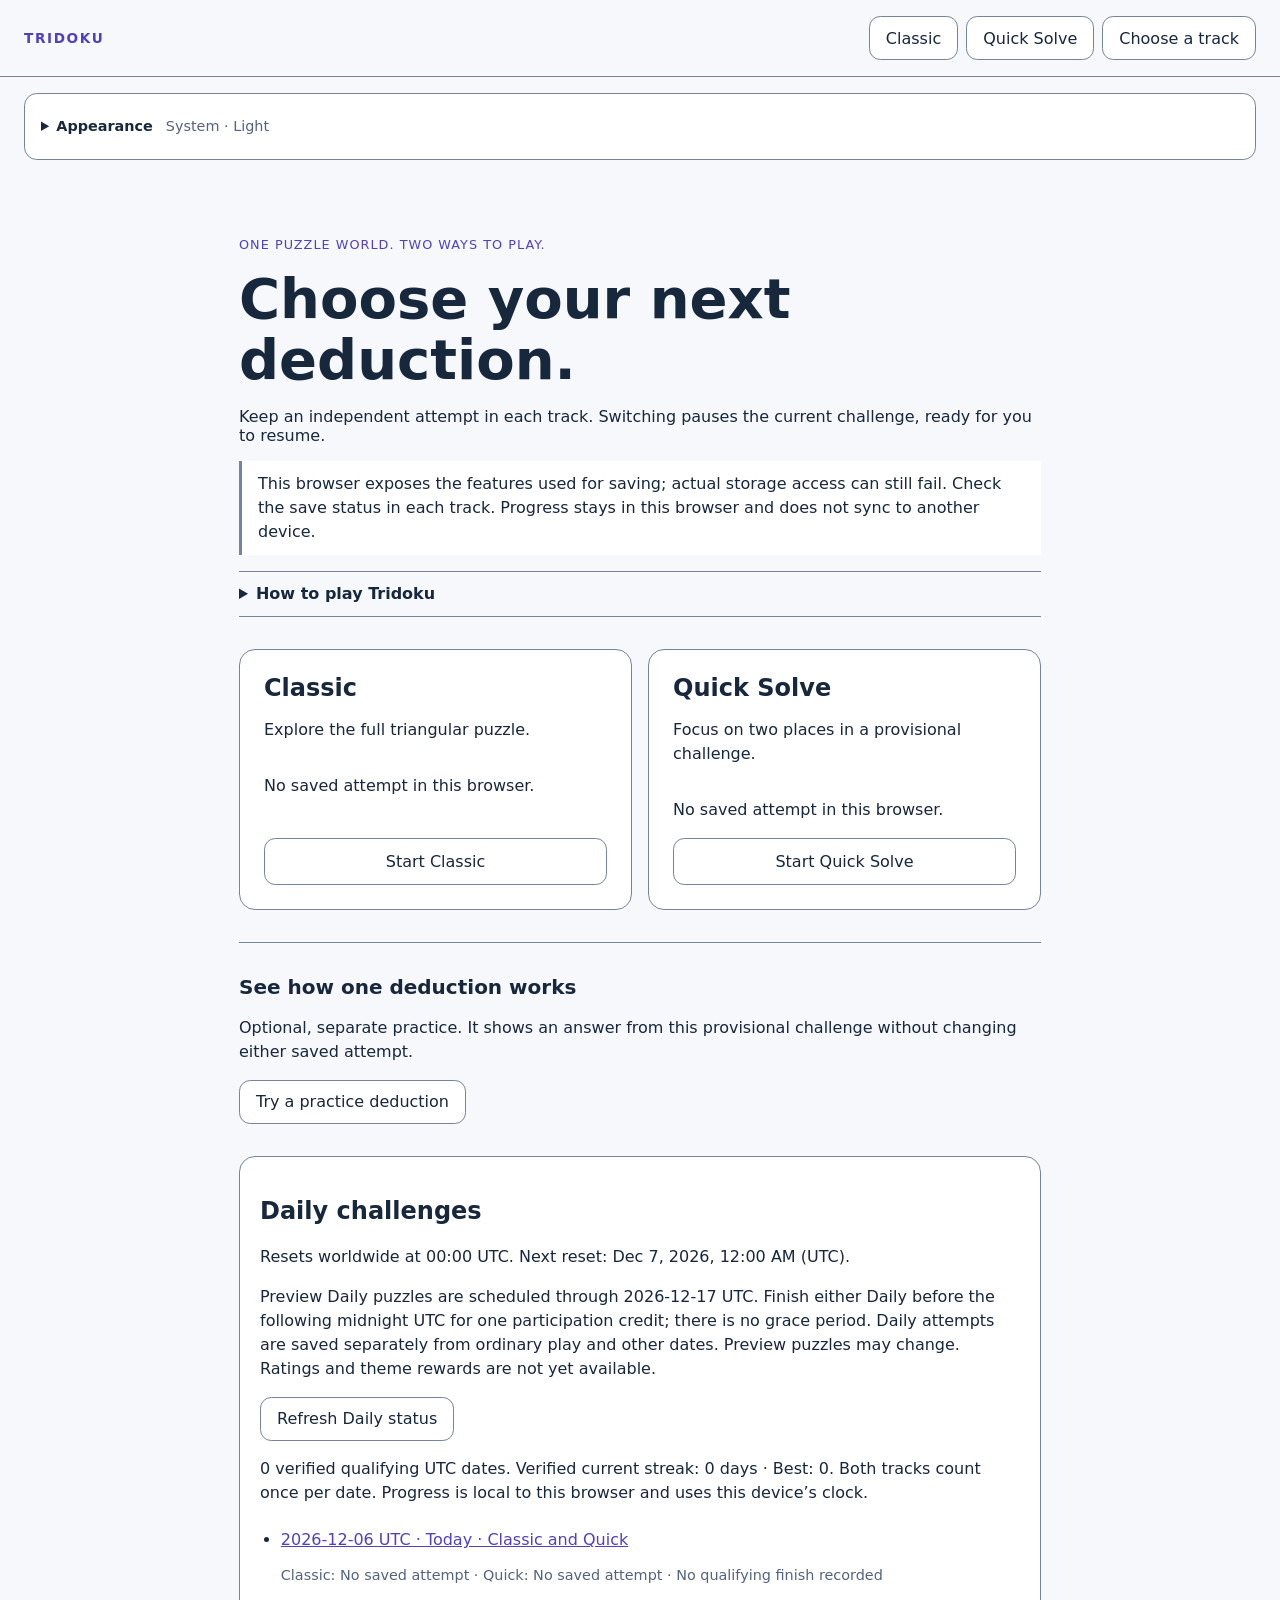
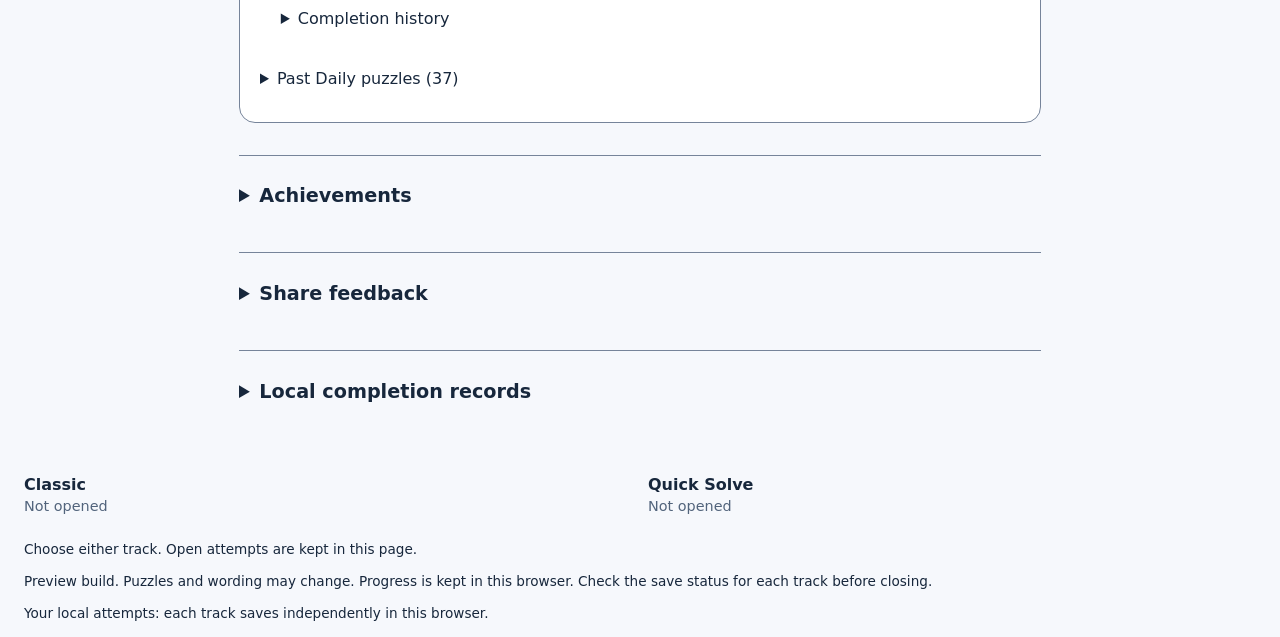
==== app/index.html @ cdd76385 "Publish Tridoku beta player build" ====
<!doctype html><html lang="en"><head><meta charset="utf-8"><meta name="viewport" content="width=device-width,initial-scale=1,viewport-fit=cover"><title>Tridoku · Choose your track</title>  <script type="module" crossorigin src="../assets/home-DJFTa4DQ.js"></script>
  <link rel="modulepreload" crossorigin href="../assets/daily-view-kxVHdqvg.js">
  <link rel="modulepreload" crossorigin href="../assets/appearance-BC_b9vL8.js">
  <link rel="stylesheet" crossorigin href="../assets/home-DMVvegBP.css">
</head><body>
<a class="skip" href="#home-title">Skip to track choice</a><header><a href="#home" class="brand">TRIDOKU</a><nav aria-label="Play track"><button id="choose-classic" data-track="classic" aria-pressed="false">Classic</button><button id="choose-quick" data-track="quick" aria-pressed="false">Quick Solve</button><button id="choose-home" data-track="home">Choose a track</button></nav></header><div id="appearance-controls"></div>
<main><section id="home" aria-labelledby="home-title"><p class="eyebrow">ONE PUZZLE WORLD. TWO WAYS TO PLAY.</p><h1 id="home-title" tabindex="-1">Choose your next deduction.</h1><p>Keep an independent attempt in each track. Switching pauses the current challenge, ready for you to resume.</p><p id="save-readiness" class="save-readiness" role="status" aria-live="polite">Checking browser save features…</p><details class="game-guide"><summary>How to play Tridoku</summary><p>Use the same four rules in both modes:</p><ol><li>Each bold nine-cell region contains 1–9 once.</li><li>Each outer side contains no repeated digit.</li><li>Each of the three nine-cell legs of the shaded inner triangle contains 1–9 once.</li><li>Matching digits cannot touch at an edge or a corner.</li></ol><p>In Classic, fill the empty board. In Quick Solve, fill only the two marked targets, using the rest of the board as context. Free hints are available in both modes.</p></details><div class="choices"><article><h2>Classic</h2><p>Explore the full triangular puzzle.</p><p id="classic-entry">Checking this browser’s save…</p><button id="classic-action" data-track="classic">Open Classic</button></article><article><h2>Quick Solve</h2><p>Focus on two places in a provisional challenge.</p><p id="quick-entry">Checking this browser’s save…</p><button id="quick-action" data-track="quick">Open Quick Solve</button></article></div><aside class="practice-invitation"><h2>See how one deduction works</h2><p>Optional, separate practice. It shows an answer from this provisional challenge without changing either saved attempt.</p><button id="open-practice" data-track="practice">Try a practice deduction</button></aside><section id="daily-panel" class="daily-panel" aria-label="Daily challenges"></section><details id="achievements" class="local-records"><summary>Achievements</summary><p>First solves count with or without hints. The separate no-hints achievements use the in-game hint history in saved results; unsaved interruptions and outside help may not be reflected. Separate practice is not tracked as a hint on an attempt. Ordinary and Daily solves count, even when a Daily finish is practice. Achievements stay in this browser.</p><button id="refresh-achievements">Refresh achievements</button><p id="achievements-status" role="status" aria-live="polite"></p><ul id="achievements-list"></ul></details><details id="beta-feedback" class="local-records beta-feedback"><summary>Share feedback</summary><p>Tridoku does not send or save your notes. Prepare text, then copy and share it using your chosen method. Avoid passwords or personal information. Copy your notes before reloading or closing this tab.</p><p id="feedback-build">Checking build identifier…</p><label for="feedback-area">Area</label><select id="feedback-area"><option value="not-specified">Not specified</option><option value="classic">Classic</option><option value="quick">Quick Solve</option><option value="daily">Daily</option><option value="other">Other</option></select><label for="feedback-happened">What happened?</label><textarea id="feedback-happened" rows="4" maxlength="3000" autocomplete="off"></textarea><label for="feedback-expected">What did you expect? (optional)</label><textarea id="feedback-expected" rows="3" maxlength="2000" autocomplete="off"></textarea><label for="feedback-device">Device and browser (optional)</label><input id="feedback-device" type="text" maxlength="500" autocomplete="off"><button id="feedback-prepare" type="button">Prepare feedback</button><p id="feedback-note-status" role="status" aria-live="polite"></p><label id="feedback-output-label" for="feedback-output" hidden>Feedback to copy</label><textarea id="feedback-output" rows="10" readonly hidden></textarea></details><details id="local-records" class="local-records"><summary>Local completion records</summary><p>Ordinary-play completed attempts found in this browser’s current and preserved saves. Daily results are not included yet. Replays count as separate attempts; repeated snapshots count once. This is not a rating, streak, leaderboard or proof of unaided solving. Older overwritten results may be unavailable.</p><button id="refresh-records">Refresh records</button><p id="records-status" role="status" aria-live="polite"></p><ul id="records-list"></ul><h3>Classic recorded active times</h3><p>Shortest retained times are grouped by puzzle and recorded help category. Classic timing is an estimate: play after a lost checkpoint or an older recovery may be missing. It is not a verified personal best or skill rating.</p><p id="personal-bests-info"></p><ul id="personal-bests-list"></ul><h3>Quick best active times</h3><p>Fastest retained times are compared for the same challenge and hint category. Legacy and reloaded unfinished attempts with unknown timing are excluded. This is not a skill rating.</p><p id="quick-bests-info"></p><ul id="quick-bests-list"></ul></details></section>
<section id="practice" aria-labelledby="practice-title" hidden></section>
<section class="track-status" aria-label="Both track saves"><p><strong>Classic</strong><span id="classic-status">Not opened</span></p><p><strong>Quick Solve</strong><span id="quick-status">Not opened</span></p></section><p id="save-feedback" class="save-feedback" role="status" aria-live="polite" aria-atomic="true"></p><button id="enter-game" hidden>Go to game controls</button><p id="feedback" role="status" aria-live="polite" aria-atomic="true"></p>
<section id="frame-classic" class="track-frame" hidden aria-label="Classic game"></section><section id="frame-quick" class="track-frame" hidden aria-label="Quick Solve game"></section>
<p class="notice">Preview build. Puzzles and wording may change. Progress is kept in this browser. Check the save status for each track before closing.</p><p id="review-context"></p></main></body></html>
---- assets/home-DMVvegBP.css ----
.result-card{border-top:1px solid var(--line,var(--boundary));min-width:0;max-width:100%;margin-top:1rem;padding-top:.5rem}.result-card summary{cursor:pointer;min-height:44px;padding:.75rem 0;font-weight:600}.result-card summary:focus-visible,.result-card textarea:focus-visible{outline:3px solid var(--focus,var(--accent));outline-offset:3px}.result-card label{font-size:.9rem;display:block}.result-card textarea{resize:vertical;white-space:pre-wrap;overflow-wrap:anywhere;border:1px solid var(--line,var(--boundary));background:var(--bg);width:100%;max-width:100%;min-height:12rem;color:var(--text);font:inherit;border-radius:.5rem;margin:.5rem 0 1rem;padding:.8rem;line-height:1.5;display:block}.result-card p{font-size:.85rem;line-height:1.5}.result-card button{min-height:44px}.result-card p:empty{display:none}:root{--scheme:dark;--bg:#13263c;--surface:#1d344d;--text:#f0f5ff;--secondary:#afbed0;--accent:#a7cbff;--accent-text:#13263c;--selected:#294a70;--inner:#223c57;--grid:#8298b0;--boundary:#b4c7dc;--border:#38536f;--line:#8298b0;--focus:#ffd9a3;--warning:#ffd6b4;--warning-bg:#3b302b;--warning-text:#ffe3cb;--success:#8fe0ca;--active-cell:#a7cbff;--active-cell-text:#13263c;--active-cell-border:#f0f5ff}:root[data-theme=light]{--scheme:light;--bg:#f6f8fc;--surface:#fff;--text:#17273c;--secondary:#52647c;--accent:#5040be;--accent-text:#fff;--selected:#e9e5ff;--inner:#e9edf6;--grid:#76849a;--boundary:#43516b;--border:#d7dfeb;--line:#76849a;--focus:#5040be;--warning:#8a3a0a;--warning-bg:#fff1e6;--warning-text:#662b08;--success:#166354;--active-cell:#e9e5ff;--active-cell-text:#17273c;--active-cell-border:#5040be}.appearance-controls{border:1px solid var(--line);background:var(--surface);color:var(--text);border-radius:.8rem;margin:1rem 1.5rem;padding:.65rem 1rem;font:400 .9rem/1.5 system-ui,sans-serif}.appearance-controls summary{cursor:pointer;min-height:44px;padding:.7rem 0;font-weight:600}.appearance-controls summary span{color:var(--secondary);margin-left:.5rem;font-weight:400}.appearance-controls fieldset{border:0;margin:.8rem 0;padding:0}.appearance-controls legend{margin-bottom:.5rem;font-weight:600}.appearance-options{flex-wrap:wrap;gap:.6rem;display:flex}.appearance-controls button{font:inherit;border:1px solid var(--line);min-width:44px;min-height:44px;color:var(--text);background:var(--bg);cursor:pointer;border-radius:.6rem;padding:.6rem 1rem}.appearance-controls button[aria-pressed=true]{background:var(--accent);color:var(--accent-text);border-color:var(--accent)}.appearance-controls p{margin:.7rem 0 0}.appearance-controls [data-appearance-status]{color:var(--secondary)}.appearance-controls button:focus-visible,.appearance-controls summary:focus-visible{outline:3px solid var(--focus);outline-offset:3px}.appearance-controls [hidden]{display:none!important}.quick-header .appearance-controls{margin:1rem 0 0}@media (width<=480px){.appearance-controls{margin:1rem;padding:.6rem}.appearance-options button{flex:1}}:root{color-scheme:var(--scheme);color:var(--text);background:var(--bg);font-family:system-ui,sans-serif}*{box-sizing:border-box}body{margin:0}header{border-bottom:1px solid var(--line);flex-wrap:wrap;justify-content:space-between;align-items:center;gap:1rem;padding:1rem 1.5rem;display:flex}a{color:var(--accent)}.brand{letter-spacing:.12em;font-size:.85rem;font-weight:800;text-decoration:none}nav{flex-wrap:wrap;gap:.5rem;display:flex}button{border:1px solid var(--line);background:var(--surface);min-height:44px;color:inherit;font:inherit;cursor:pointer;border-radius:.7rem;padding:.7rem 1rem}button[aria-pressed=true]{background:var(--accent);color:var(--accent-text)}button:focus-visible,a:focus-visible{outline:3px solid var(--focus);outline-offset:3px}main{max-width:1440px;margin:auto}#home{max-width:850px;margin:auto;padding:3rem 1.5rem}h1{margin:1rem 0;font-size:clamp(2rem,5vw,3.5rem);line-height:1.1}.eyebrow{color:var(--accent);letter-spacing:.08em;font-size:.8rem}.choices{grid-template-columns:1fr 1fr;gap:1rem;margin-top:2rem;display:grid}.choices button{text-align:left;padding:1.5rem}.choices strong,.choices span{display:block}.choices strong{margin-bottom:.6rem;font-size:1.5rem}.track-status{grid-template-columns:1fr 1fr;gap:1rem;padding:0 1.5rem;display:grid}.track-status p{margin:.7rem 0}.track-status strong,.track-status span{display:block}.track-status span{color:var(--secondary);overflow-wrap:anywhere;margin-top:.3rem;font-size:.9rem}.track-frame iframe{background:var(--bg);border:0;width:100%;height:max(700px,100dvh - 190px);display:block}.notice,#review-context,#isolated,#feedback{margin:1rem 1.5rem;font-size:.85rem}#feedback:empty{margin:0}#isolated{min-height:44px;display:inline-block}[hidden]{display:none!important}@media (width<=480px){header{padding:1rem}nav{width:100%}nav button{flex:1}#choose-home{flex-basis:100%}.choices,.track-status{grid-template-columns:1fr}#home{padding:1.5rem 1rem}.track-status{gap:0;padding:0 1rem}.track-frame iframe{height:800px}}.skip{z-index:20;background:var(--text);color:var(--bg);padding:.8rem;position:absolute;top:-6rem;left:1rem}.skip:focus{top:1rem}.save-feedback{color:var(--focus);margin:1rem 1.5rem}.save-feedback:empty{margin:0}#enter-game{margin:.5rem 1.5rem}.track-frame{scroll-margin-top:1rem}#home-title:focus{outline:3px solid var(--focus);outline-offset:6px}.choices article{border:1px solid var(--line);background:var(--surface);border-radius:1rem;flex-direction:column;padding:1.5rem;display:flex}.choices article h2{margin:0;font-size:1.5rem}.choices article p{line-height:1.5}.choices article button{text-align:center;margin-top:auto;padding:.8rem}.practice-invitation{border-top:1px solid var(--line);margin-top:2rem;padding-top:1rem}.practice-invitation p{line-height:1.5}.practice-invitation h2{font-size:1.25rem}#practice{max-width:1100px;margin:auto;padding:2rem 1.5rem;scroll-margin-top:1rem}#practice h1{font-size:clamp(1.8rem,4vw,2.8rem)}.practice-top{flex-wrap:wrap;justify-content:space-between;align-items:center;gap:1rem;display:flex}.practice-notice{border-left:3px solid var(--accent);background:var(--surface);padding:1rem;line-height:1.55}.practice-grid{grid-template-columns:minmax(0,1fr) minmax(0,1fr);gap:2rem;margin-top:1.5rem;display:grid}.practice-grid section{min-width:0}.practice-explanation{line-height:1.6}.practice-actions{flex-wrap:wrap;gap:.6rem;margin:1.5rem 0;display:flex}.practice-actions .primary{background:var(--accent);color:var(--accent-text)}.practice-board{font-size:.9rem;line-height:1.5}.practice-svg svg{width:100%;height:auto;display:block}.practice-board summary{cursor:pointer;min-height:44px;padding:.8rem 0}.practice-grid .table-scroll{max-width:100%;overflow:auto}.practice-grid table{border-collapse:collapse;font-size:.85rem}.practice-grid th,.practice-grid td{border-bottom:1px solid var(--line);text-align:left;padding:.5rem}.practice-grid .secondary{overflow-wrap:anywhere;color:var(--secondary);display:block}.practice-grid th{min-width:80px}#practice-title:focus{outline:3px solid var(--focus);outline-offset:5px}#practice .cell>polygon{fill:var(--bg);stroke:var(--grid);stroke-width:.6px;vector-effect:non-scaling-stroke}#practice .cell.inner>polygon{fill:var(--inner)}#practice .cell.target>polygon{fill:var(--selected)}#practice .cell.active-target>polygon{fill:var(--active-cell);stroke:var(--active-cell-border);stroke-width:2px}#practice .cell text{text-anchor:middle;dominant-baseline:central;fill:var(--text);pointer-events:none;font-size:26px;font-weight:600}#practice .cell.target text{font-weight:800}#practice .cell.active-target text{fill:var(--active-cell-text)}#practice .cell.excluded text{fill:var(--warning);font-size:21px}#practice .cell.witness .witness-ring{fill:none;stroke:var(--text);stroke-width:1.5px;stroke-dasharray:3 2;vector-effect:non-scaling-stroke}#practice .region-border{stroke:var(--boundary);stroke-width:1.5px;fill:none;vector-effect:non-scaling-stroke}#practice .active-region{stroke:var(--accent);stroke-width:3px;fill:none;vector-effect:non-scaling-stroke}#practice .outer-line{stroke:var(--warning);stroke-width:3px;stroke-dasharray:6 4;vector-effect:non-scaling-stroke}@media (width<=650px){#practice{padding:1rem}.practice-grid{grid-template-columns:1fr;gap:1rem}.practice-actions button{flex:45%}.practice-top{gap:.3rem}.choices article{padding:1rem}}.practice-keypad{grid-template-columns:repeat(3,minmax(44px,1fr));gap:.6rem;max-width:320px;display:grid}.practice-keypad button{min-height:48px;font-size:1.2rem}.practice-feedback{border-left:3px solid var(--accent);background:var(--surface);min-height:4rem;padding:.75rem 1rem}.practice-feedback[data-kind=incorrect]{border-color:var(--focus)}.practice-feedback[data-kind=correct]{border-color:var(--success)}#practice button:disabled{cursor:default;opacity:.65}#practice-help-status{color:var(--secondary);font-size:.9rem}#practice-help h2{font-size:1.25rem}.practice-announcement{clip-path:inset(50%);white-space:nowrap;border:0;width:1px;height:1px;margin:-1px;padding:0;position:absolute;overflow:hidden}#practice-help h2:focus{outline:3px solid var(--focus);outline-offset:3px}.local-records{border-top:1px solid var(--line);margin-top:2rem;padding-top:1rem}.local-records summary{cursor:pointer;min-height:44px;padding:.8rem 0;font-size:1.2rem;font-weight:700}.local-records summary:focus-visible{outline:3px solid var(--focus);outline-offset:3px}.local-records p{line-height:1.5}.local-records ul{padding-left:1.3rem}.local-records li{overflow-wrap:anywhere;margin:1rem 0}.local-records li span{color:var(--secondary);margin-top:.3rem;display:block}.daily-panel{border:1px solid var(--line);background:var(--surface);border-radius:1rem;margin-top:2rem;padding:1.25rem}.daily-panel p{line-height:1.5}.daily-panel ul{padding-left:1.3rem}.daily-panel a{overflow-wrap:anywhere;min-height:44px;padding:.6rem 0;display:inline-block}.daily-panel li{margin:.3rem 0}.daily-status{color:var(--secondary);margin-bottom:.7rem;font-size:.9rem;line-height:1.5;display:block}.daily-context{color:var(--accent);margin:.75rem 1.5rem;font-weight:700;line-height:1.4}.beta-feedback label{margin:1rem 0 .35rem;font-weight:600;display:block}.beta-feedback textarea,.beta-feedback select,.beta-feedback input{width:100%;max-width:100%;font:inherit;border:1px solid var(--line);background:var(--bg);color:var(--text);border-radius:.5rem;padding:.7rem;line-height:1.5;display:block}.beta-feedback textarea{resize:vertical}.beta-feedback button{margin-top:1rem}.beta-feedback textarea:focus-visible,.beta-feedback select:focus-visible,.beta-feedback input:focus-visible{outline:3px solid var(--focus);outline-offset:3px}.daily-panel summary{cursor:pointer;min-height:44px;padding:.7rem 0}.daily-panel summary:focus-visible{outline:3px solid var(--focus);outline-offset:3px}.save-readiness{border-left:3px solid var(--line);background:var(--surface);padding:.7rem 1rem;line-height:1.5}.save-readiness[data-kind=warning]{border-color:var(--warning)}.game-guide{border-top:1px solid var(--line);border-bottom:1px solid var(--line);margin-top:1rem}.game-guide summary{cursor:pointer;min-height:44px;padding:.75rem 0;font-weight:700}.game-guide summary:focus-visible{outline:3px solid var(--focus);outline-offset:3px}.game-guide p,.game-guide li{line-height:1.5}.game-guide li{margin:.4rem 0}.frame-load-fallback{border-left:3px solid var(--warning);background:var(--surface);margin:1rem 1.5rem;padding:1rem;line-height:1.5}.frame-load-fallback a{min-height:44px;padding:.6rem 0;display:inline-block}.frame-load-fallback a:focus-visible{outline:3px solid var(--focus);outline-offset:3px}
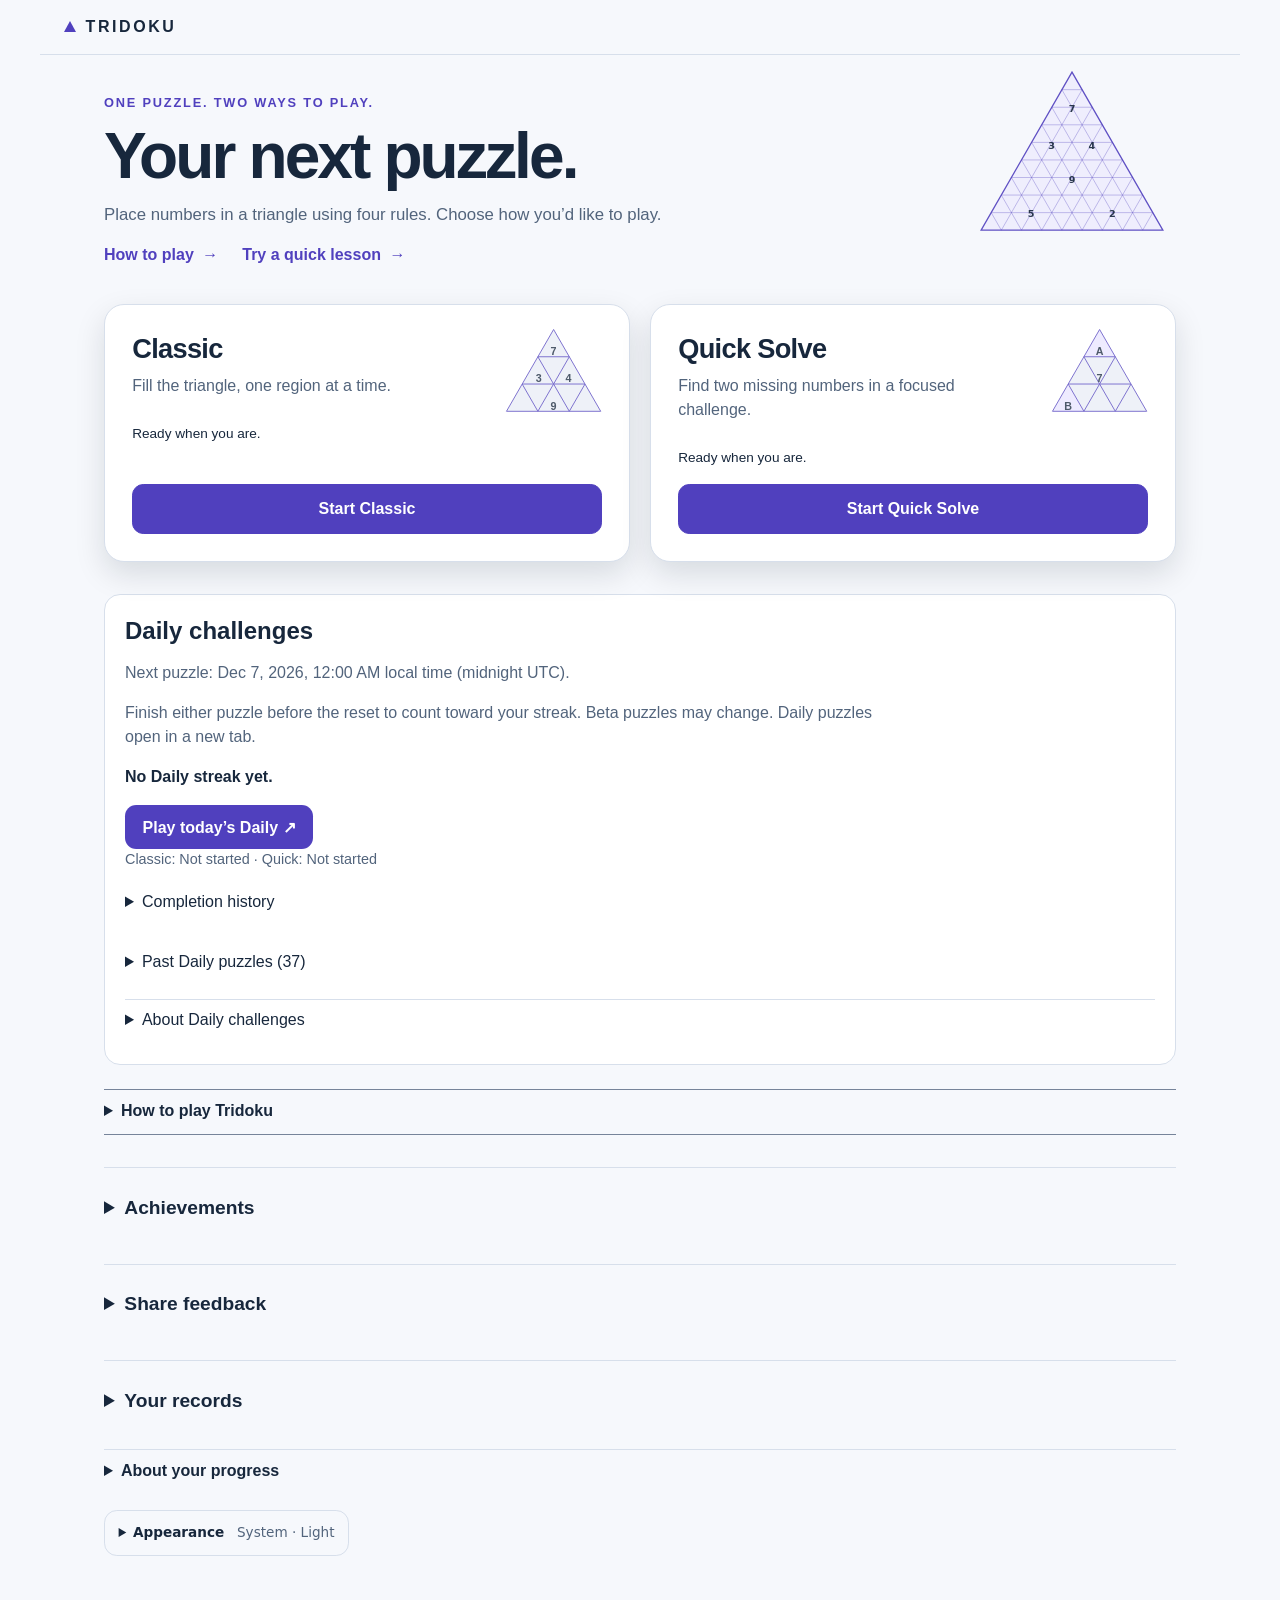
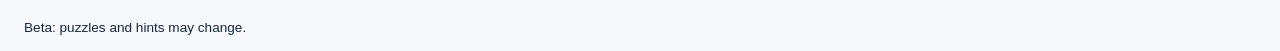
==== commit b822f698: "Update public beta with player-focused UX" ====
--- a/app/index.html
+++ b/app/index.html
@@ -1,11 +1,11 @@
-<!doctype html><html lang="en"><head><meta charset="utf-8"><meta name="viewport" content="width=device-width,initial-scale=1,viewport-fit=cover"><title>Tridoku · Choose your track</title>  <script type="module" crossorigin src="../assets/home-DJFTa4DQ.js"></script>
-  <link rel="modulepreload" crossorigin href="../assets/daily-view-kxVHdqvg.js">
-  <link rel="modulepreload" crossorigin href="../assets/appearance-BC_b9vL8.js">
-  <link rel="stylesheet" crossorigin href="../assets/home-DMVvegBP.css">
+<!doctype html><html lang="en"><head><meta charset="utf-8"><meta name="viewport" content="width=device-width,initial-scale=1,viewport-fit=cover"><title>Tridoku · Choose a game</title>  <script type="module" crossorigin src="../assets/home-D2Ox6zgY.js"></script>
+  <link rel="modulepreload" crossorigin href="../assets/daily-view-D6iDdYrO.js">
+  <link rel="modulepreload" crossorigin href="../assets/read-track-save-5oDWwaC5.js">
+  <link rel="stylesheet" crossorigin href="../assets/home-Cf01P3Jn.css">
 </head><body>
-<a class="skip" href="#home-title">Skip to track choice</a><header><a href="#home" class="brand">TRIDOKU</a><nav aria-label="Play track"><button id="choose-classic" data-track="classic" aria-pressed="false">Classic</button><button id="choose-quick" data-track="quick" aria-pressed="false">Quick Solve</button><button id="choose-home" data-track="home">Choose a track</button></nav></header><div id="appearance-controls"></div>
-<main><section id="home" aria-labelledby="home-title"><p class="eyebrow">ONE PUZZLE WORLD. TWO WAYS TO PLAY.</p><h1 id="home-title" tabindex="-1">Choose your next deduction.</h1><p>Keep an independent attempt in each track. Switching pauses the current challenge, ready for you to resume.</p><p id="save-readiness" class="save-readiness" role="status" aria-live="polite">Checking browser save features…</p><details class="game-guide"><summary>How to play Tridoku</summary><p>Use the same four rules in both modes:</p><ol><li>Each bold nine-cell region contains 1–9 once.</li><li>Each outer side contains no repeated digit.</li><li>Each of the three nine-cell legs of the shaded inner triangle contains 1–9 once.</li><li>Matching digits cannot touch at an edge or a corner.</li></ol><p>In Classic, fill the empty board. In Quick Solve, fill only the two marked targets, using the rest of the board as context. Free hints are available in both modes.</p></details><div class="choices"><article><h2>Classic</h2><p>Explore the full triangular puzzle.</p><p id="classic-entry">Checking this browser’s save…</p><button id="classic-action" data-track="classic">Open Classic</button></article><article><h2>Quick Solve</h2><p>Focus on two places in a provisional challenge.</p><p id="quick-entry">Checking this browser’s save…</p><button id="quick-action" data-track="quick">Open Quick Solve</button></article></div><aside class="practice-invitation"><h2>See how one deduction works</h2><p>Optional, separate practice. It shows an answer from this provisional challenge without changing either saved attempt.</p><button id="open-practice" data-track="practice">Try a practice deduction</button></aside><section id="daily-panel" class="daily-panel" aria-label="Daily challenges"></section><details id="achievements" class="local-records"><summary>Achievements</summary><p>First solves count with or without hints. The separate no-hints achievements use the in-game hint history in saved results; unsaved interruptions and outside help may not be reflected. Separate practice is not tracked as a hint on an attempt. Ordinary and Daily solves count, even when a Daily finish is practice. Achievements stay in this browser.</p><button id="refresh-achievements">Refresh achievements</button><p id="achievements-status" role="status" aria-live="polite"></p><ul id="achievements-list"></ul></details><details id="beta-feedback" class="local-records beta-feedback"><summary>Share feedback</summary><p>Tridoku does not send or save your notes. Prepare text, then copy and share it using your chosen method. Avoid passwords or personal information. Copy your notes before reloading or closing this tab.</p><p id="feedback-build">Checking build identifier…</p><label for="feedback-area">Area</label><select id="feedback-area"><option value="not-specified">Not specified</option><option value="classic">Classic</option><option value="quick">Quick Solve</option><option value="daily">Daily</option><option value="other">Other</option></select><label for="feedback-happened">What happened?</label><textarea id="feedback-happened" rows="4" maxlength="3000" autocomplete="off"></textarea><label for="feedback-expected">What did you expect? (optional)</label><textarea id="feedback-expected" rows="3" maxlength="2000" autocomplete="off"></textarea><label for="feedback-device">Device and browser (optional)</label><input id="feedback-device" type="text" maxlength="500" autocomplete="off"><button id="feedback-prepare" type="button">Prepare feedback</button><p id="feedback-note-status" role="status" aria-live="polite"></p><label id="feedback-output-label" for="feedback-output" hidden>Feedback to copy</label><textarea id="feedback-output" rows="10" readonly hidden></textarea></details><details id="local-records" class="local-records"><summary>Local completion records</summary><p>Ordinary-play completed attempts found in this browser’s current and preserved saves. Daily results are not included yet. Replays count as separate attempts; repeated snapshots count once. This is not a rating, streak, leaderboard or proof of unaided solving. Older overwritten results may be unavailable.</p><button id="refresh-records">Refresh records</button><p id="records-status" role="status" aria-live="polite"></p><ul id="records-list"></ul><h3>Classic recorded active times</h3><p>Shortest retained times are grouped by puzzle and recorded help category. Classic timing is an estimate: play after a lost checkpoint or an older recovery may be missing. It is not a verified personal best or skill rating.</p><p id="personal-bests-info"></p><ul id="personal-bests-list"></ul><h3>Quick best active times</h3><p>Fastest retained times are compared for the same challenge and hint category. Legacy and reloaded unfinished attempts with unknown timing are excluded. This is not a skill rating.</p><p id="quick-bests-info"></p><ul id="quick-bests-list"></ul></details></section>
+<a class="skip" href="#home-title">Skip to game choices</a><header><a href="#home" class="brand">TRIDOKU</a><nav aria-label="Games"><button id="choose-classic" data-track="classic" aria-pressed="false">Classic</button><button id="choose-quick" data-track="quick" aria-pressed="false">Quick Solve</button><button id="choose-home" data-track="home" aria-label="Choose a game">Games</button></nav></header>
+<main><noscript><style>body>header,body>.skip,main>section,main>details,main>p,main>button{display:none!important}</style><div class="no-script"><strong>Tridoku needs JavaScript to play.</strong> Turn it on in your browser, then reload this page.</div></noscript><section id="home" aria-labelledby="home-title"><svg class="hero-art" viewBox="0 0 300 270" aria-hidden="true" focusable="false"><path class="hero-art-fill" d="M150 8 8 255h284Z"/><path d="M134.22 35.44H165.78 M134.22 35.44L260.44 255 M165.78 35.44L39.56 255"/><path d="M118.44 62.89H181.56 M118.44 62.89L228.89 255 M181.56 62.89L71.11 255"/><path d="M102.67 90.33H197.33 M102.67 90.33L197.33 255 M197.33 90.33L102.67 255"/><path d="M86.89 117.78H213.11 M86.89 117.78L165.78 255 M213.11 117.78L134.22 255"/><path d="M71.11 145.22H228.89 M71.11 145.22L134.22 255 M228.89 145.22L165.78 255"/><path d="M55.33 172.67H244.67 M55.33 172.67L102.67 255 M244.67 172.67L197.33 255"/><path d="M39.56 200.11H260.44 M39.56 200.11L71.11 255 M260.44 200.11L228.89 255"/><path d="M23.78 227.56H276.22 M23.78 227.56L39.56 255 M276.22 227.56L260.44 255"/><path class="hero-art-outline" d="M150 8 8 255h284Z"/><text x="150" y="67">7</text><text x="118" y="124">3</text><text x="181" y="124">4</text><text x="150" y="177">9</text><text x="86" y="230">5</text><text x="213" y="230">2</text></svg><p class="eyebrow">ONE PUZZLE. TWO WAYS TO PLAY.</p><h1 id="home-title" tabindex="-1">Your next puzzle.</h1><p>Place numbers in a triangle using four rules. Choose how you’d like to play.</p><div class="learning-links"><button id="open-guide" class="learn-start">How to play <span aria-hidden="true">→</span></button><button id="open-practice" class="learn-start" data-track="practice">Try a quick lesson <span aria-hidden="true">→</span></button></div><p id="save-readiness" class="save-readiness" role="status" aria-live="polite" hidden></p><div class="choices"><article><svg class="choice-art" viewBox="0 0 120 108" aria-hidden="true" focusable="false"><path class="art-fill" d="M60 3 3 102h114Z"/><path class="art-grid" d="M60 3 3 102h114ZM41 36h38M22 69h76M41 36l38 66M79 36l-38 66M22 69l19 33M98 69l-19 33"/><text x="60" y="29">7</text><text x="42" y="62">3</text><text x="78" y="62">4</text><text x="60" y="95">9</text></svg><h2>Classic</h2><p>Fill the triangle, one region at a time.</p><p id="classic-entry">Checking this browser’s save…</p><button id="classic-action" data-track="classic">Open Classic</button></article><article><svg class="choice-art" viewBox="0 0 120 108" aria-hidden="true" focusable="false"><path class="art-fill" d="M60 3 3 102h114Z"/><path class="art-highlight" d="M60 3 41 36h38Z M22 69 41 102H3Z"/><path class="art-grid" d="M60 3 3 102h114ZM41 36h38M22 69h76M41 36l38 66M79 36l-38 66M22 69l19 33M98 69l-19 33"/><text x="60" y="29">A</text><text x="22" y="95">B</text><text x="60" y="62">7</text></svg><h2>Quick Solve</h2><p>Find two missing numbers in a focused challenge.</p><p id="quick-entry">Checking this browser’s save…</p><button id="quick-action" data-track="quick">Open Quick Solve</button></article></div><section id="daily-panel" class="daily-panel" aria-label="Daily challenges"></section><details class="game-guide" id="game-guide"><summary>How to play Tridoku</summary><div id="home-rules-guide"><p>Each large triangle, each outer side, and each leg of the inner triangle contains 1–9 once. Matching numbers cannot touch at an edge or corner.</p></div><button type="button" class="guide-return" id="home-guide-return">Back to game choices</button></details><details id="achievements" class="local-records"><summary>Achievements</summary><p>Celebrate your first solve in each game—and your first without in-game hints.</p><p id="achievements-status" role="status" aria-live="polite"></p><ul id="achievements-list"></ul><button id="refresh-achievements">Refresh achievements</button><details class="achievement-about"><summary>How achievements work</summary><p>The separate lesson does not count as an in-game hint. Completed Daily practice puzzles count too. Achievements reflect the history available in this browser; outside help and lost progress may not be reflected.</p><p>Your achievements stay on this device and may be lost if browser data is cleared.</p></details></details><details id="beta-feedback" class="local-records beta-feedback"><summary>Share feedback</summary><p>Tell Greg what you think at <a href="mailto:ghrebek@gmail.com?subject=Tridoku%20beta%20feedback">ghrebek@gmail.com</a>. The link opens an email draft with an empty message; you choose whether to send.</p><p>Write and review your note below, then copy and paste it into the draft. The prepared note includes your entries and game version, but no puzzle or save data. Your notes are not saved here, so copy them before leaving. Please leave out passwords and personal information.</p><p id="feedback-build">Checking version information…</p><label for="feedback-area">Area</label><select id="feedback-area"><option value="not-specified">Not specified</option><option value="classic">Classic</option><option value="quick">Quick Solve</option><option value="daily">Daily</option><option value="other">Other</option></select><label for="feedback-happened">What would you like to share?</label><textarea id="feedback-happened" rows="4" maxlength="3000" autocomplete="off" aria-describedby="feedback-happened-error"></textarea><p id="feedback-happened-error" class="feedback-error" hidden>Add a note before preparing feedback.</p><label for="feedback-expected">What did you expect? (optional)</label><textarea id="feedback-expected" rows="3" maxlength="2000" autocomplete="off"></textarea><label for="feedback-device">Device and browser (optional)</label><input id="feedback-device" type="text" maxlength="500" autocomplete="off"><button id="feedback-prepare" type="button">Prepare feedback</button><p id="feedback-note-status" role="status" aria-live="polite"></p><label id="feedback-output-label" for="feedback-output" hidden>Review your feedback before copying</label><textarea id="feedback-output" rows="10" readonly hidden></textarea><button id="feedback-copy" type="button" hidden>Copy feedback</button><a id="feedback-email" class="feedback-email" href="mailto:ghrebek@gmail.com?subject=Tridoku%20beta%20feedback" hidden>Open email to Greg</a></details><details id="local-records" class="local-records"><summary>Your records</summary><p>Your saved Classic and Quick solves appear here; Daily results are listed above. Replays count separately. Some older results may be missing.</p><p id="records-status" role="status" aria-live="polite"></p><button id="refresh-records">Refresh records</button><ul id="records-list"></ul><div id="classic-bests" hidden><h3>Classic best times</h3><p>Fastest saved times for each puzzle, grouped by hint use. Times are estimates and some play may be missing after a recovery.</p><p id="personal-bests-info"></p><ul id="personal-bests-list"></ul></div><div id="quick-bests" hidden><h3>Quick best times</h3><p>Fastest saved times for each challenge, grouped by hint use. Attempts without a complete recorded time are not compared.</p><p id="quick-bests-info"></p><ul id="quick-bests-list"></ul></div></details><details class="progress-info"><summary>About your progress</summary><p>Your puzzles are saved in this browser on this device. They don’t sync to other devices, and clearing browser data can remove them.</p><p id="review-context"></p></details><div id="appearance-controls"></div></section>
 <section id="practice" aria-labelledby="practice-title" hidden></section>
-<section class="track-status" aria-label="Both track saves"><p><strong>Classic</strong><span id="classic-status">Not opened</span></p><p><strong>Quick Solve</strong><span id="quick-status">Not opened</span></p></section><p id="save-feedback" class="save-feedback" role="status" aria-live="polite" aria-atomic="true"></p><button id="enter-game" hidden>Go to game controls</button><p id="feedback" role="status" aria-live="polite" aria-atomic="true"></p>
+<details class="track-saves"><summary>Game save status</summary><section class="track-status" aria-label="Both track saves"><p><strong>Classic</strong><span id="classic-status">Open this game to check</span></p><p><strong>Quick Solve</strong><span id="quick-status">Open this game to check</span></p></section></details><p id="save-feedback" class="save-feedback" role="status" aria-live="polite" aria-atomic="true"></p><button id="enter-game" hidden>Go to game controls</button><p id="feedback" role="status" aria-live="polite" aria-atomic="true"></p>
 <section id="frame-classic" class="track-frame" hidden aria-label="Classic game"></section><section id="frame-quick" class="track-frame" hidden aria-label="Quick Solve game"></section>
-<p class="notice">Preview build. Puzzles and wording may change. Progress is kept in this browser. Check the save status for each track before closing.</p><p id="review-context"></p></main></body></html>
+<p class="notice">Beta: puzzles and hints may change.</p></main></body></html>
--- a/assets/home-Cf01P3Jn.css
+++ b/assets/home-Cf01P3Jn.css
@@ -0,0 +1 @@
+.no-script{color:#542300;background:#fff1e6;border:1px solid #8a3a0a;border-radius:.75rem;max-width:48rem;margin:1rem auto;padding:1rem;font:1rem/1.5 system-ui,sans-serif}.no-script strong{margin-bottom:.25rem;display:block}.rules-guide{color:var(--text);font-size:1rem;line-height:1.55}.rules-guide>p{max-width:60rem}.guide-rules{gap:.75rem;margin:1.25rem 0;display:grid}.guide-rule{border:1px solid var(--border,var(--line));background:var(--surface);border-radius:1rem;grid-template-columns:minmax(0,1fr) minmax(10rem,18rem);align-items:center;gap:1rem;padding:1rem;display:grid}.guide-rule h3{margin:0 0 .45rem;font-size:1.05rem}.guide-rule p{margin:.45rem 0}.guide-figure{text-align:center;margin:0}.guide-figure svg{width:100%;max-width:18rem;height:auto;margin:auto;display:block}.guide-figure figcaption{color:var(--secondary);margin-top:.4rem;font-size:.875rem;line-height:1.45}.guide-cell polygon{fill:var(--bg);stroke:var(--grid);stroke-width:1px;vector-effect:non-scaling-stroke}.guide-cell-inner polygon{fill:var(--inner)}.guide-cell-highlighted polygon{fill:var(--selected);stroke:var(--accent);stroke-width:2px}.guide-region-borders path{fill:none;stroke:var(--boundary);stroke-width:2px;vector-effect:non-scaling-stroke}.guide-cell-conflict polygon{fill:var(--warning-bg,var(--selected));stroke:var(--warning,var(--accent));stroke-width:2px}.guide-cell text{fill:var(--text);text-anchor:middle;dominant-baseline:central;font-size:24px;font-weight:700}.guide-touch text{font-size:28px}.guide-note{color:var(--secondary);font-size:.9rem}.guide-strategies{border-top:1px solid var(--border,var(--line));margin-top:1rem}.guide-strategies summary{cursor:pointer;min-height:44px;padding:.75rem 0;font-weight:700}.guide-strategies summary:focus-visible{outline:3px solid var(--focus,var(--accent));outline-offset:3px}.guide-strategies li{margin:.65rem 0}.guide-strategies p{line-height:1.5}@media (width<=520px){.guide-rule{grid-template-columns:1fr}.guide-figure svg{max-width:11rem}}.guide-worked{border:1px solid var(--border,var(--line));background:var(--surface);border-radius:1rem;grid-template-columns:minmax(0,1fr) minmax(8rem,13rem);align-items:center;gap:1rem;margin:1rem 0;padding:1rem;display:grid}.guide-worked h4{margin:0 0 .5rem;font-size:1rem}.guide-cell-excluded polygon{fill:var(--warning-bg,var(--selected));stroke:var(--warning,var(--accent));stroke-width:2px}.guide-example svg{max-width:12rem}@media (width<=520px){.guide-worked{grid-template-columns:1fr}}.guide-more-examples{border-top:1px solid var(--border,var(--line));margin-top:1rem}.guide-more-examples summary{cursor:pointer;min-height:44px;padding:.75rem 0;font-weight:700}.guide-more-examples summary:focus-visible{outline:3px solid var(--focus,var(--accent));outline-offset:3px}.guide-cell-clue polygon{stroke:var(--accent);stroke-width:2px;stroke-dasharray:3 2}.guide-line .guide-figure svg{max-width:18rem}@media (width<=520px){.guide-figure svg{max-width:18rem}.guide-example svg{max-width:12rem}}.guide-controls{border-left:3px solid var(--accent);background:var(--surface);margin:1rem 0;padding:1rem}.guide-controls h3{margin:0 0 .5rem;font-size:1.05rem}.guide-controls p{margin:.55rem 0;line-height:1.5}.rules-guide>h2{margin:.8rem 0;font-size:1.35rem;line-height:1.25}.guide-strategies summary h3{font:inherit;margin:0;display:inline}.guide-worked.guide-line{grid-template-columns:minmax(0,1fr) minmax(12rem,18rem)}@media (width<=520px){.guide-worked.guide-line{grid-template-columns:1fr}}@media (width>=521px){.guide-rule{grid-template-columns:minmax(0,1fr) minmax(10rem,16rem);align-items:center}.guide-rule .guide-figure{align-self:center}.guide-rule .guide-figure svg{max-width:16rem}}.game-guide .rules-guide>h2{clip-path:inset(50%);white-space:nowrap;border:0;width:1px;height:1px;margin:-1px;padding:0;position:absolute;overflow:hidden}.guide-strategies ol{padding-inline-start:1.5rem}@media (width>=900px){.game-guide .guide-rules,.board-help .guide-rules{grid-template-columns:repeat(2,minmax(0,1fr));gap:1rem}.game-guide .guide-rule,.board-help .guide-rule{grid-template-columns:minmax(0,1fr);align-content:start;gap:.8rem;padding:1.25rem}.game-guide .guide-rule .guide-figure svg,.board-help .guide-rule .guide-figure svg{max-width:14rem}}@media (width>=521px) and (width<=650px){.guide-rule,.guide-worked,.guide-worked.guide-line{grid-template-columns:minmax(0,1fr)}}.guide-return{min-height:44px;margin:1rem 0 .75rem}.fatal-screen{max-width:42rem;color:var(--text);margin:4rem auto;padding:1.5rem;font-family:system-ui,sans-serif;line-height:1.55}.fatal-screen h1{margin:0 0 1rem;font-size:clamp(2rem,5vw,3rem);line-height:1.15}.fatal-screen p{margin:0 0 1.5rem}.fatal-screen a{background:var(--accent);color:var(--accent-text);border-radius:.7rem;padding:.75rem 1rem;font-weight:700;text-decoration:none;display:inline-block}.fatal-screen a:focus-visible{outline:3px solid var(--focus);outline-offset:3px}.result-card{border-top:1px solid var(--line,var(--boundary));min-width:0;max-width:100%;margin-top:1rem;padding-top:.5rem}.result-card summary{cursor:pointer;min-height:44px;padding:.75rem 0;font-weight:600}.result-card summary:focus-visible,.result-card textarea:focus-visible{outline:3px solid var(--focus,var(--accent));outline-offset:3px}.result-card label{font-size:.9rem;display:block}.result-card textarea{resize:vertical;white-space:pre-wrap;overflow-wrap:anywhere;border:1px solid var(--line,var(--boundary));background:var(--bg);width:100%;max-width:100%;min-height:12rem;color:var(--text);font:inherit;border-radius:.5rem;margin:.5rem 0 1rem;padding:.8rem;line-height:1.5;display:block}.result-card p{font-size:.85rem;line-height:1.5}.result-card button{min-height:44px}.result-card p:empty{display:none}:root,body[data-track-theme=dark]{--scheme:dark;--bg:#13263c;--surface:#1d344d;--text:#f0f5ff;--secondary:#afbed0;--accent:#a7cbff;--accent-text:#13263c;--selected:#294a70;--inner:#223c57;--grid:#8298b0;--boundary:#b4c7dc;--border:#38536f;--line:#8298b0;--focus:#ffd9a3;--warning:#ffd6b4;--warning-bg:#3b302b;--warning-text:#ffe3cb;--success:#8fe0ca;--active-cell:#a7cbff;--active-cell-text:#13263c;--active-cell-border:#f0f5ff}:root[data-theme=light],body[data-track-theme=light]{--scheme:light;--bg:#f6f8fc;--surface:#fff;--text:#17273c;--secondary:#52647c;--accent:#5040be;--accent-text:#fff;--selected:#e9e5ff;--inner:#e9edf6;--grid:#76849a;--boundary:#43516b;--border:#d7dfeb;--line:#76849a;--focus:#5040be;--warning:#8a3a0a;--warning-bg:#fff1e6;--warning-text:#662b08;--success:#166354;--active-cell:#e9e5ff;--active-cell-text:#17273c;--active-cell-border:#5040be}.appearance-controls{border:1px solid var(--line);background:var(--surface);color:var(--text);border-radius:.8rem;margin:1rem 1.5rem;padding:.65rem 1rem;font:400 .9rem/1.5 system-ui,sans-serif}.appearance-controls summary{cursor:pointer;min-height:44px;padding:.7rem 0;font-weight:600}.appearance-controls summary span{color:var(--secondary);margin-left:.5rem;font-weight:400}.appearance-controls fieldset{border:0;margin:.8rem 0;padding:0}.appearance-controls legend{margin-bottom:.5rem;font-weight:600}.appearance-options{flex-wrap:wrap;gap:.6rem;display:flex}.appearance-controls button{font:inherit;border:1px solid var(--line);min-width:44px;min-height:44px;color:var(--text);background:var(--bg);cursor:pointer;border-radius:.6rem;padding:.6rem 1rem}.appearance-controls button[aria-pressed=true]{background:var(--accent);color:var(--accent-text);border-color:var(--accent)}.appearance-controls p{margin:.7rem 0 0}.appearance-controls [data-appearance-status]{color:var(--secondary)}.appearance-controls button:focus-visible,.appearance-controls summary:focus-visible{outline:3px solid var(--focus);outline-offset:3px}.appearance-controls [hidden]{display:none!important}.quick-header .appearance-controls{margin:1rem 0 0}@media (width<=480px){.appearance-controls{margin:1rem;padding:.6rem}.appearance-options button{flex:1}}:root{color-scheme:var(--scheme);color:var(--text);background:var(--bg);font-family:system-ui,sans-serif}*{box-sizing:border-box}body{background:var(--bg);color:var(--text);color-scheme:var(--scheme);margin:0}header{border-bottom:1px solid var(--line);flex-wrap:wrap;justify-content:space-between;align-items:center;gap:1rem;padding:1rem 1.5rem;display:flex}a{color:var(--accent)}.brand{letter-spacing:.12em;font-size:.85rem;font-weight:800;text-decoration:none}nav{flex-wrap:wrap;gap:.5rem;display:flex}button{border:1px solid var(--line);background:var(--surface);min-height:44px;color:inherit;font:inherit;cursor:pointer;border-radius:.7rem;padding:.7rem 1rem}button[aria-pressed=true]{background:var(--accent);color:var(--accent-text)}button:focus-visible,a:focus-visible{outline:3px solid var(--focus);outline-offset:3px}main{max-width:1440px;margin:auto}#home{max-width:850px;margin:auto;padding:3rem 1.5rem}h1{margin:1rem 0;font-size:clamp(2rem,5vw,3.5rem);line-height:1.1}.eyebrow{color:var(--accent);letter-spacing:.08em;font-size:.8rem}.choices{grid-template-columns:1fr 1fr;gap:1rem;margin-top:2rem;display:grid}.choices button{text-align:left;padding:1.5rem}.choices strong,.choices span{display:block}.choices strong{margin-bottom:.6rem;font-size:1.5rem}.track-status{grid-template-columns:1fr 1fr;gap:1rem;padding:0 1.5rem;display:grid}.track-status p{margin:.7rem 0}.track-status strong,.track-status span{display:block}.track-status span{color:var(--secondary);overflow-wrap:anywhere;margin-top:.3rem;font-size:.9rem}.track-frame iframe{background:var(--bg);border:0;width:100%;height:max(700px,100dvh - 190px);display:block}.notice,#review-context,#isolated,#feedback{margin:1rem 1.5rem;font-size:.85rem}#feedback:empty{margin:0}#isolated{min-height:44px;display:inline-block}[hidden]{display:none!important}@media (width<=480px){header{padding:1rem}nav{width:100%}nav button{flex:1}#choose-home{flex-basis:100%}.choices,.track-status{grid-template-columns:1fr}#home{padding:1.5rem 1rem}.track-status{gap:0;padding:0 1rem}.track-frame iframe{height:800px}}.skip{z-index:20;background:var(--text);color:var(--bg);padding:.8rem;position:absolute;top:-6rem;left:1rem}.skip:focus{top:1rem}.save-feedback{color:var(--focus);margin:1rem 1.5rem}.save-feedback:empty{margin:0}#enter-game{margin:.5rem 1.5rem}.track-frame{scroll-margin-top:1rem}#home-title:focus-visible{outline:3px solid var(--focus);outline-offset:6px}.choices article{border:1px solid var(--line);background:var(--surface);border-radius:1rem;flex-direction:column;padding:1.5rem;display:flex}.choices article h2{margin:0;font-size:1.5rem}.choices article p{line-height:1.5}.choices article button{text-align:center;margin-top:auto;padding:.8rem}.practice-invitation{border-top:1px solid var(--line);margin-top:2rem;padding-top:1rem}.practice-invitation p{line-height:1.5}.practice-invitation h2{font-size:1.25rem}#practice{max-width:1100px;margin:auto;padding:2rem 1.5rem;scroll-margin-top:1rem}#practice h1{font-size:clamp(1.8rem,4vw,2.8rem)}.practice-top{flex-wrap:wrap;justify-content:space-between;align-items:center;gap:1rem;display:flex}.practice-notice{border-left:3px solid var(--accent);background:var(--surface);padding:1rem;line-height:1.55}.practice-grid{grid-template-columns:minmax(0,1fr) minmax(0,1fr);gap:2rem;margin-top:1.5rem;display:grid}.practice-grid section{min-width:0}.practice-explanation{line-height:1.6}.practice-actions{flex-wrap:wrap;gap:.6rem;margin:1.5rem 0;display:flex}.practice-actions .primary{background:var(--accent);color:var(--accent-text)}.practice-board{font-size:.9rem;line-height:1.5}.practice-svg svg{width:100%;height:auto;display:block}.practice-board summary{cursor:pointer;min-height:44px;padding:.8rem 0}.practice-grid .table-scroll{max-width:100%;overflow:auto}.practice-grid table{border-collapse:collapse;font-size:.85rem}.practice-grid th,.practice-grid td{border-bottom:1px solid var(--line);text-align:left;padding:.5rem}.practice-grid .secondary{overflow-wrap:anywhere;color:var(--secondary);display:block}.practice-grid th{min-width:80px}#practice-title:focus-visible{outline:3px solid var(--focus);outline-offset:5px}#practice .cell>polygon{fill:var(--bg);stroke:var(--grid);stroke-width:.6px;vector-effect:non-scaling-stroke}#practice .cell.inner>polygon{fill:var(--inner)}#practice .cell.target>polygon{fill:var(--selected)}#practice .cell.active-target>polygon{fill:var(--active-cell);stroke:var(--active-cell-border);stroke-width:2px}#practice .cell text{text-anchor:middle;dominant-baseline:central;fill:var(--text);pointer-events:none;font-size:26px;font-weight:600}#practice .cell.target text{font-weight:800}#practice .cell.active-target text{fill:var(--active-cell-text)}#practice .cell.excluded text{fill:var(--warning);font-size:21px}#practice .cell.witness .witness-ring{fill:none;stroke:var(--text);stroke-width:1.5px;stroke-dasharray:3 2;vector-effect:non-scaling-stroke}#practice .region-border{stroke:var(--boundary);stroke-width:1.5px;fill:none;vector-effect:non-scaling-stroke}#practice .active-region{stroke:var(--accent);stroke-width:3px;fill:none;vector-effect:non-scaling-stroke}#practice .outer-line{stroke:var(--warning);stroke-width:3px;stroke-dasharray:6 4;vector-effect:non-scaling-stroke}@media (width<=650px){#practice{padding:1rem}.practice-grid{grid-template-columns:1fr;gap:1rem}.practice-actions button{flex:45%}.practice-top{gap:.3rem}.choices article{padding:1rem}}.practice-keypad{grid-template-columns:repeat(3,minmax(44px,1fr));gap:.6rem;max-width:320px;display:grid}.practice-keypad button{min-height:48px;font-size:1.2rem}.practice-feedback{border-left:3px solid var(--accent);background:var(--surface);min-height:4rem;padding:.75rem 1rem}.practice-feedback[data-kind=incorrect]{border-color:var(--focus)}.practice-feedback[data-kind=correct]{border-color:var(--success)}#practice button:disabled{cursor:default;opacity:.65}#practice-help-status{color:var(--secondary);font-size:.9rem}#practice-help h2{font-size:1.25rem}.practice-announcement{clip-path:inset(50%);white-space:nowrap;border:0;width:1px;height:1px;margin:-1px;padding:0;position:absolute;overflow:hidden}#practice-help h2:focus-visible{outline:3px solid var(--focus);outline-offset:3px}.local-records{border-top:1px solid var(--line);margin-top:2rem;padding-top:1rem}.local-records summary{cursor:pointer;min-height:44px;padding:.8rem 0;font-size:1.2rem;font-weight:700}.local-records summary:focus-visible{outline:3px solid var(--focus);outline-offset:3px}.local-records p{line-height:1.5}.local-records ul{padding-left:1.3rem}.local-records li{overflow-wrap:anywhere;margin:1rem 0}.local-records li span{color:var(--secondary);margin-top:.3rem;display:block}.daily-panel{border:1px solid var(--line);background:var(--surface);border-radius:1rem;margin-top:2rem;padding:1.25rem}.daily-panel p{line-height:1.5}.daily-panel ul{padding-left:1.3rem}.daily-panel a{overflow-wrap:anywhere;min-height:44px;padding:.6rem 0;display:inline-block}.daily-panel li{margin:.3rem 0}.daily-status{color:var(--secondary);margin-bottom:.7rem;font-size:.9rem;line-height:1.5;display:block}.daily-context{color:var(--accent);margin:.75rem 1.5rem;font-weight:700;line-height:1.4}.beta-feedback label{margin:1rem 0 .35rem;font-weight:600;display:block}.beta-feedback textarea,.beta-feedback select,.beta-feedback input{width:100%;max-width:100%;font:inherit;border:1px solid var(--line);background:var(--bg);color:var(--text);border-radius:.5rem;padding:.7rem;line-height:1.5;display:block}.beta-feedback textarea{resize:vertical}.beta-feedback button{margin-top:1rem}.beta-feedback textarea:focus-visible,.beta-feedback select:focus-visible,.beta-feedback input:focus-visible{outline:3px solid var(--focus);outline-offset:3px}.daily-panel summary{cursor:pointer;min-height:44px;padding:.7rem 0}.daily-panel summary:focus-visible{outline:3px solid var(--focus);outline-offset:3px}.save-readiness{border-left:3px solid var(--line);background:var(--surface);padding:.7rem 1rem;line-height:1.5}.save-readiness[data-kind=warning]{border-color:var(--warning)}.game-guide{border-top:1px solid var(--line);border-bottom:1px solid var(--line);margin-top:1rem}.game-guide summary{cursor:pointer;min-height:44px;padding:.75rem 0;font-weight:700}.game-guide summary:focus-visible{outline:3px solid var(--focus);outline-offset:3px}.game-guide p,.game-guide li{line-height:1.5}.game-guide li{margin:.4rem 0}.frame-load-fallback{border-left:3px solid var(--warning);background:var(--surface);margin:1rem 1.5rem;padding:1rem;line-height:1.5}.frame-load-fallback a{min-height:44px;padding:.6rem 0;display:inline-block}.frame-load-fallback a:focus-visible{outline:3px solid var(--focus);outline-offset:3px}:root{font-family:Avenir Next,-apple-system,BlinkMacSystemFont,Segoe UI,sans-serif}body>header{border-bottom:1px solid var(--border);max-width:1200px;margin:auto;padding:1rem 1.5rem}.brand{letter-spacing:.16em;color:var(--text);font-size:1rem}body>header nav button{color:var(--secondary);background:0 0;border-color:#0000}body>header nav button[aria-pressed=true]{background:var(--selected);border-color:var(--line);color:var(--text)}#appearance-controls{justify-content:flex-end;max-width:1200px;margin:auto;padding:0 1.5rem;display:flex}#appearance-controls>.appearance-controls{border-color:var(--border);background:0 0;min-width:12rem;margin:.35rem 0 0;padding:0 .85rem}#appearance-controls>.appearance-controls summary{min-height:44px;font-size:.85rem}#home{max-width:1120px;padding:1.75rem 1.5rem 3rem}#home>.eyebrow{letter-spacing:.14em;margin:0 0 .7rem;font-weight:700}#home h1{letter-spacing:-.045em;margin:0 0 .7rem;font-size:clamp(2.4rem,5vw,4rem)}#home>h1+p{color:var(--secondary);max-width:45rem;margin:0;font-size:1.05rem;line-height:1.5}.save-readiness[data-kind=available]{color:var(--secondary);background:0 0;border:0;margin:.8rem 0 0;padding:0;font-size:.8rem;line-height:1.45}.save-readiness[data-kind=warning]{border-color:var(--warning);color:var(--warning-text);background:var(--warning-bg)}.choices{gap:1.25rem;margin-top:1.7rem}.choices article{border-color:var(--border);border-radius:1.25rem;min-height:15rem;padding:1.7rem;position:relative;overflow:hidden;box-shadow:0 12px 30px #07142120}.choices article:before{content:"";opacity:.35;clip-path:polygon(50% 0,100% 100%,0 100%);background:repeating-linear-gradient(60deg,var(--accent) 0 2px,transparent 2px 20px),repeating-linear-gradient(-60deg,var(--accent) 0 2px,transparent 2px 20px),linear-gradient(var(--selected),var(--selected));pointer-events:none;width:5.5rem;height:5rem;position:absolute;top:1.5rem;right:1.6rem}.choices article h2{letter-spacing:-.025em;font-size:1.7rem;position:relative}.choices article>p{max-width:75%;color:var(--secondary);margin:.6rem 0;position:relative}.choices article>p[id$=-entry]{color:var(--text);margin:1rem 0;font-size:.85rem}.choices article button{background:var(--accent);border-color:var(--accent);color:var(--accent-text);min-height:50px;margin-top:auto;font-weight:700}.choices article button:hover{filter:brightness(1.08)}.game-guide{margin-top:1.5rem}.practice-invitation{margin-top:1rem}.daily-panel,.local-records{border-color:var(--border)}@media (width<=650px){body>header{padding:.8rem 1rem}#appearance-controls{padding:0 1rem}#home{padding:1.3rem 1rem 2rem}.choices{gap:.8rem;margin-top:1.2rem}.choices article{min-height:13rem;padding:1.2rem}.choices article:before{width:4.5rem;height:4rem;top:1.2rem;right:1.2rem}}.track-status{gap:.5rem 1rem;max-width:1200px;margin:0 auto;padding-top:.4rem}.track-status p{flex-wrap:wrap;align-items:baseline;gap:.4rem;margin:.15rem 0;display:flex}.track-status strong{font-size:.8rem}.track-status span{margin:0;font-size:.8rem}#enter-game{min-height:44px;margin:.35rem 1.5rem;font-size:.85rem}#feedback:not(:empty){color:var(--secondary);margin:.3rem 1.5rem;font-size:.8rem}@media (width<=480px){body>header nav{gap:.2rem}body>header nav button{flex:auto;padding:.6rem .35rem;font-size:.8rem}#choose-home{flex-basis:auto}.track-status{grid-template-columns:1fr 1fr;gap:.3rem;padding:.4rem 1rem 0}.track-status p{display:block}.track-status span{font-size:.75rem;display:block}.track-status strong{font-size:.75rem}#enter-game{margin:.3rem 1rem}#feedback:not(:empty){margin:.25rem 1rem}.track-status{grid-template-columns:repeat(2,minmax(0,1fr))}.track-status p{min-width:0}.track-status span{overflow-wrap:anywhere}}body[data-route=home]>header nav{display:none}.brand:before{content:"";border-left:.42rem solid #0000;border-right:.42rem solid #0000;border-bottom:.74rem solid var(--accent);vertical-align:.04rem;width:0;height:0;margin-right:.6rem;display:inline-block}#home{padding-top:2.5rem}#home>h1+p{max-width:42rem}.choices article:nth-child(2):before{background:radial-gradient(circle at 50% 18%,var(--accent) 0 4px,transparent 5px),radial-gradient(circle at 27% 74%,var(--accent) 0 4px,transparent 5px),repeating-linear-gradient(60deg,var(--accent) 0 2px,transparent 2px 20px),repeating-linear-gradient(-60deg,var(--accent) 0 2px,transparent 2px 20px),linear-gradient(var(--selected),var(--selected))}.progress-info{border-top:1px solid var(--border);margin-top:1.5rem}.progress-info summary,.track-saves summary{cursor:pointer;min-height:44px;padding:.75rem 0;font-weight:600}.progress-info p{color:var(--secondary);line-height:1.5}.progress-info summary:focus-visible,.track-saves summary:focus-visible{outline:3px solid var(--focus);outline-offset:3px}#home #appearance-controls{margin:1rem 0 0;padding:0;display:block}#home #appearance-controls>.appearance-controls{min-width:12rem;margin:0;display:inline-block}.track-saves{max-width:1200px;color:var(--secondary);margin:0 auto;padding:0 1.5rem;font-size:.85rem}body[data-route=home] .track-saves:not([open]),body[data-route=practice] .track-saves:not([open]){display:none}.track-saves .track-status{padding:.1rem 0 .7rem}#feedback:not(:empty){clip-path:inset(50%);white-space:nowrap;width:1px;height:1px;position:absolute;overflow:hidden}#enter-game{z-index:20;background:var(--text);color:var(--bg);position:absolute;top:-8rem;left:1rem}#enter-game:focus-visible{top:1rem}.practice-proof{border-top:1px solid var(--border);margin-top:1rem;padding:.25rem 0}.practice-proof summary{cursor:pointer;min-height:44px;padding:.7rem 0;font-weight:600}.practice-proof summary:focus-visible{outline:3px solid var(--focus);outline-offset:3px}@media (width<=650px){#home{padding-top:1.5rem}.track-saves{padding:0 1rem}}.daily-panel>h2{margin:.1rem 0 .5rem}.daily-panel>p{max-width:48rem;color:var(--secondary)}.daily-panel>p[data-participation]{color:var(--text);font-weight:600}.daily-panel>ul{padding:0;list-style:none}.daily-panel>ul>li>a{background:var(--accent);color:var(--accent-text);border-radius:.7rem;padding:.8rem 1.1rem;font-weight:700;text-decoration:none}.daily-panel>ul>li>a:focus-visible{outline:3px solid var(--focus);outline-offset:3px}.daily-about{border-top:1px solid var(--border);margin-top:.8rem}.daily-about p{color:var(--secondary)}.learn-start{min-height:44px;color:var(--accent);background:0 0;border:0;border-radius:0;margin:.35rem 0 0;padding:.55rem 0;font-weight:700}.learn-start span{margin-left:.25rem;display:inline-block}.learn-start:hover{text-decoration:underline}.learn-start:focus-visible{outline:3px solid var(--focus);outline-offset:3px}.lesson-intro{max-width:44rem;padding:1rem 0 2rem}.lesson-intro>p{font-size:1.05rem;line-height:1.6}.lesson-intro .practice-notice{font-size:1rem}.lesson-intro{grid-template-columns:minmax(0,1fr) minmax(14rem,.7fr);align-items:center;gap:2.5rem;max-width:none;display:grid}.lesson-intro>div>p{font-size:1.05rem;line-height:1.6}.lesson-art{opacity:.9;justify-self:center;max-width:23rem}.lesson-art svg{width:100%;height:auto;display:block}@media (width<=650px){.lesson-intro{grid-template-columns:1fr;gap:.5rem}.lesson-art{max-width:15rem}}.choices article:before{display:none}.choice-art{pointer-events:none;opacity:.76;width:6.2rem;height:auto;position:absolute;top:1.35rem;right:1.6rem}.choice-art .art-fill{fill:var(--inner)}.choice-art .art-highlight{fill:var(--selected)}.choice-art .art-grid{fill:none;stroke:var(--accent);stroke-width:1.15px;stroke-linejoin:round}.choice-art text{fill:var(--text);text-anchor:middle;dominant-baseline:central;font-size:13px;font-weight:700}@media (width<=650px){.choice-art{width:5.3rem;top:1.1rem;right:1.2rem}.choices article>p{max-width:calc(100% - 6rem)}.choices article>p[id$=-entry]{max-width:100%}}.practice-exercise{grid-template-rows:auto 1fr;grid-template-areas:"prompt board""controls board";row-gap:1rem}.practice-exercise>.practice-explanation{grid-area:prompt}.practice-exercise>.practice-board{grid-area:board}.practice-exercise>.practice-exercise-controls{grid-area:controls;min-width:0}@media (width<=650px){.practice-exercise{grid-template-rows:auto;grid-template-areas:"prompt""board""controls"}.practice-exercise .practice-svg{max-width:22rem;margin:auto}}.daily-context{flex-wrap:wrap;justify-content:space-between;align-items:center;gap:.3rem 1rem;display:flex}.daily-context a{padding:.4rem 0;font-size:.9rem;font-weight:600}.daily-context a:focus-visible{outline:3px solid var(--focus);outline-offset:3px}.hero-art{display:none}@media (width>=1100px){#home{position:relative}.hero-art{pointer-events:none;width:12rem;height:auto;display:block;position:absolute;top:.8rem;right:2rem;overflow:visible}.hero-art path{fill:none;stroke:var(--accent);stroke-width:1px;opacity:.5}.hero-art .hero-art-fill{fill:var(--selected);stroke:none;opacity:.5}.hero-art .hero-art-outline{stroke:var(--accent);stroke-width:2px;opacity:.9}.hero-art text{fill:var(--text);text-anchor:middle;dominant-baseline:middle;opacity:.9;font:600 15px system-ui,sans-serif}}.practice-example{grid-template-rows:auto 1fr;grid-template-areas:"explanation board""actions board";row-gap:1rem}.practice-example>.practice-explanation{grid-area:explanation}.practice-example>.practice-board{grid-area:board}.practice-example>.practice-lesson-actions{grid-area:actions;min-width:0}@media (width<=650px){.practice-example{grid-template-rows:auto;grid-template-areas:"explanation""board""actions"}.practice-example .practice-svg{max-width:22rem;margin:auto}}#achievements-list,#records-list,#personal-bests-list,#quick-bests-list{grid-template-columns:repeat(2,minmax(0,1fr));gap:.75rem;margin:1rem 0;padding:0;list-style:none;display:grid}#achievements-list li,#records-list li,#personal-bests-list li,#quick-bests-list li{border:1px solid var(--border);background:var(--surface);border-radius:.9rem;min-width:0;margin:0;padding:1rem}#achievements-list .achievement-card{align-items:flex-start;gap:.85rem;display:flex}#achievements-list .achievement-mark{border:1px solid var(--border);background:var(--inner);width:2.75rem;height:2.75rem;color:var(--secondary);border-radius:.8rem;flex:0 0 2.75rem;place-items:center;margin:0;font-size:1.4rem;line-height:1;display:grid}#achievements-list .achievement-card[data-state=earned] .achievement-mark{background:var(--selected);border-color:var(--accent);color:var(--accent)}#achievements-list .achievement-card div{min-width:0;line-height:1.4}#achievements-list .achievement-card div span{font-size:.9rem;line-height:1.4}@media (width<=600px){#achievements-list,#records-list,#personal-bests-list,#quick-bests-list{grid-template-columns:minmax(0,1fr)}}.learning-links{flex-wrap:wrap;gap:.5rem 1.5rem;display:flex}.learning-links .learn-start{margin-top:.35rem}body[data-daily=true] #home h1{font-size:clamp(1.8rem,3.3vw,2.8rem);line-height:1.15}body[data-daily=true][data-route=home] .daily-context{justify-content:flex-end}body[data-daily=true][data-route=home] .daily-context span{display:none}#home .daily-deadline{max-width:48rem;color:var(--secondary);margin:1rem 0 0;padding:0;font-size:.9rem;line-height:1.5}@media (width>=1100px){body[data-daily=true] #home h1{max-width:calc(100% - 14rem)}}.local-records .achievement-about{border-top:1px solid var(--border);margin-top:1rem}.local-records .achievement-about summary{padding:.7rem 0;font-size:.95rem}.local-records #achievements-status{color:var(--secondary);font-size:.9rem}#practice .practice-notice-compact{color:var(--secondary);background:0 0;border:0;padding:0;font-size:.9rem;line-height:1.4}#practice .practice-notice-compact+.practice-grid{margin-top:1rem}.practice-board>button[data-practice=zoom]{min-height:44px;margin:0 0 .65rem}.practice-board .practice-zoom-help{color:var(--secondary);margin:.2rem 0 .6rem}.practice-svg.enlarged{border:1px solid var(--line);max-width:100%;max-height:28rem;overflow:auto}.practice-svg.enlarged svg{width:600px;max-width:none}.practice-svg.enlarged:focus-visible{outline:3px solid var(--focus);outline-offset:3px}.practice-board>button[data-practice=zoom][data-enlarged=true]{background:var(--accent);border-color:var(--accent);color:var(--accent-text)}.brand{align-items:center;min-height:44px;display:inline-flex}body[data-route=home]>header{padding-top:.3rem;padding-bottom:.3rem}.beta-feedback .feedback-error{color:var(--warning-text);background:var(--warning-bg);border-left:3px solid var(--warning);margin:.5rem 0;padding:.65rem .8rem}.beta-feedback #feedback-copy{background:var(--accent);color:var(--accent-text);border-color:var(--accent)}.daily-history-entry{border:1px solid var(--border);background:var(--bg);border-radius:.75rem;margin:1rem 0;padding:.85rem 1rem}.daily-history-entry h3{margin:0;font-size:1rem;line-height:1.4}.daily-history-entry p{color:var(--secondary);margin:.45rem 0}.daily-history-entry details{border-top:1px solid var(--border);margin-top:.5rem}.daily-history-entry .result-card{margin-top:0}.feedback-email{min-height:44px;color:var(--accent);align-items:center;margin:.5rem 0 .5rem .75rem;font-weight:700;display:inline-flex}.beta-feedback>p{max-width:68ch}.beta-feedback :is(textarea,select,input){max-width:42rem}
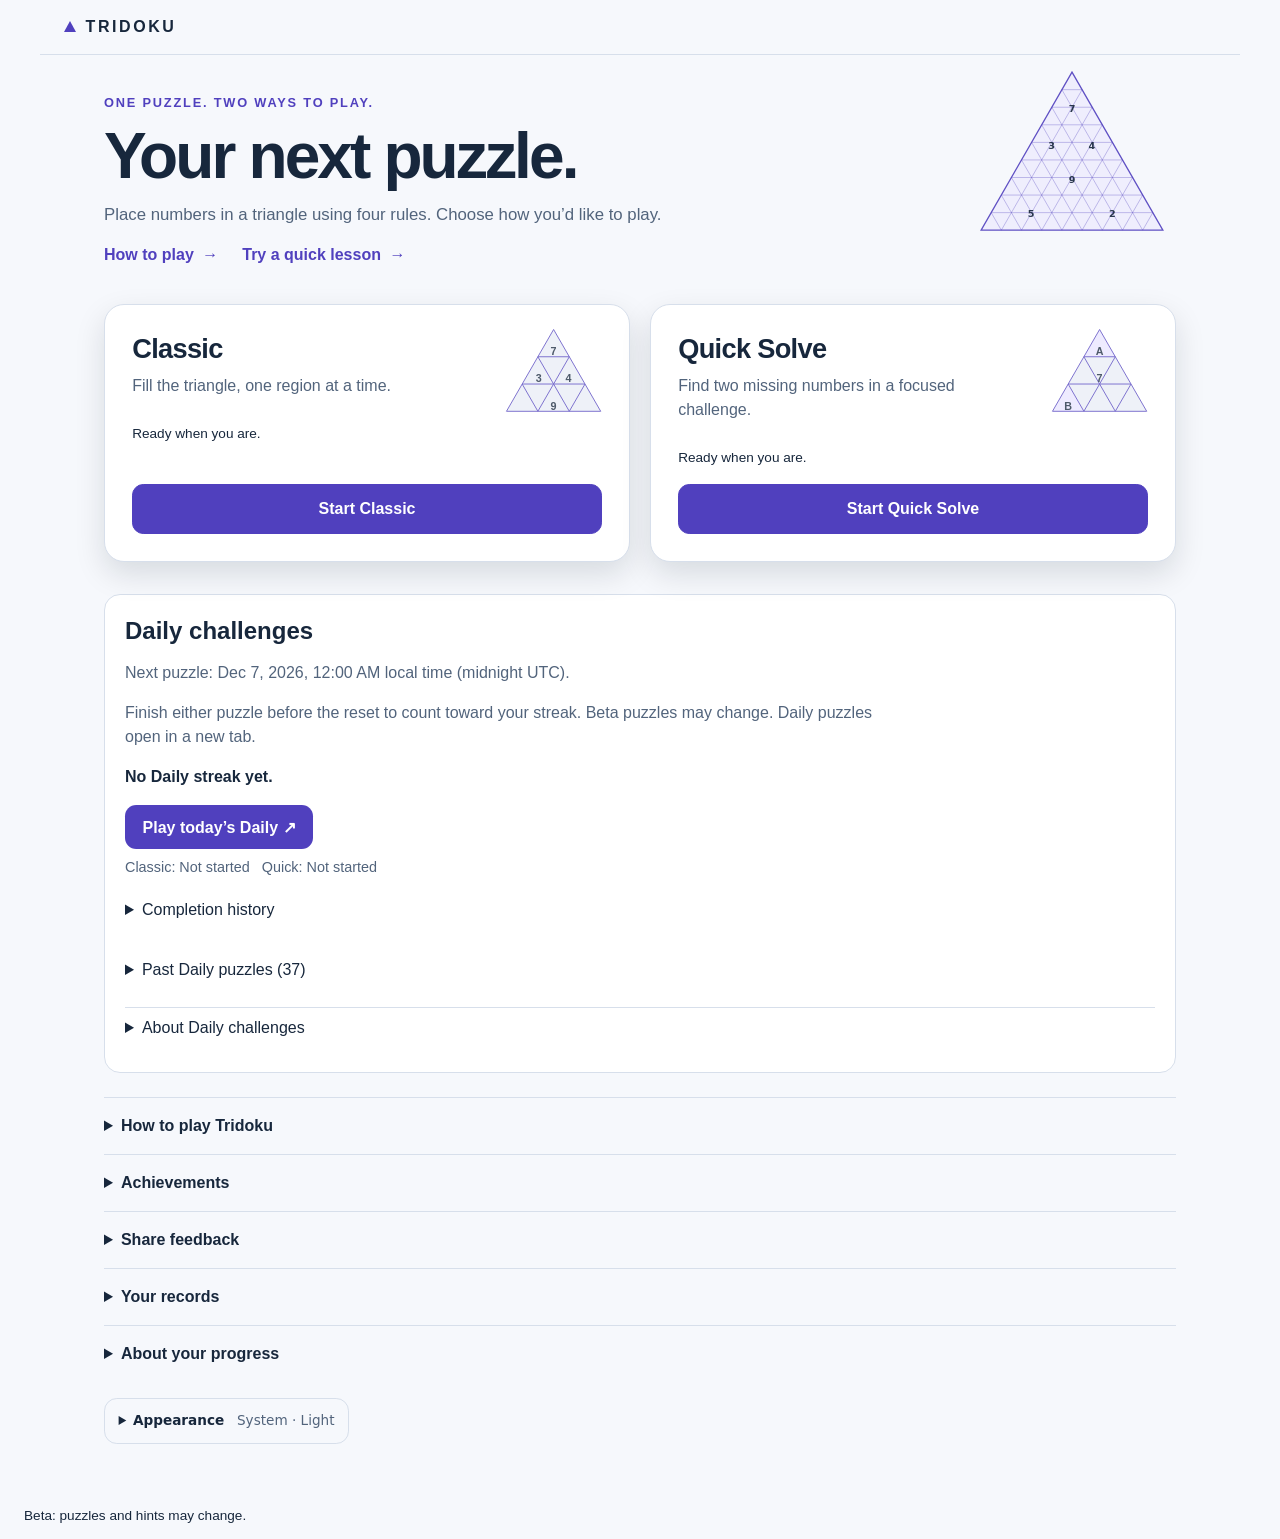
==== commit 9d6aeba1: "Refine beta spacing and visual hierarchy" ====
--- a/app/index.html
+++ b/app/index.html
@@ -1,7 +1,7 @@
-<!doctype html><html lang="en"><head><meta charset="utf-8"><meta name="viewport" content="width=device-width,initial-scale=1,viewport-fit=cover"><title>Tridoku · Choose a game</title>  <script type="module" crossorigin src="../assets/home-D2Ox6zgY.js"></script>
-  <link rel="modulepreload" crossorigin href="../assets/daily-view-D6iDdYrO.js">
-  <link rel="modulepreload" crossorigin href="../assets/read-track-save-5oDWwaC5.js">
-  <link rel="stylesheet" crossorigin href="../assets/home-Cf01P3Jn.css">
+<!doctype html><html lang="en"><head><meta charset="utf-8"><meta name="viewport" content="width=device-width,initial-scale=1,viewport-fit=cover"><title>Tridoku · Choose a game</title>  <script type="module" crossorigin src="../assets/home-BvNe6sZm.js"></script>
+  <link rel="modulepreload" crossorigin href="../assets/daily-view-BOEasamP.js">
+  <link rel="modulepreload" crossorigin href="../assets/read-track-save-geBaRKgw.js">
+  <link rel="stylesheet" crossorigin href="../assets/home-QQMTiXCp.css">
 </head><body>
 <a class="skip" href="#home-title">Skip to game choices</a><header><a href="#home" class="brand">TRIDOKU</a><nav aria-label="Games"><button id="choose-classic" data-track="classic" aria-pressed="false">Classic</button><button id="choose-quick" data-track="quick" aria-pressed="false">Quick Solve</button><button id="choose-home" data-track="home" aria-label="Choose a game">Games</button></nav></header>
 <main><noscript><style>body>header,body>.skip,main>section,main>details,main>p,main>button{display:none!important}</style><div class="no-script"><strong>Tridoku needs JavaScript to play.</strong> Turn it on in your browser, then reload this page.</div></noscript><section id="home" aria-labelledby="home-title"><svg class="hero-art" viewBox="0 0 300 270" aria-hidden="true" focusable="false"><path class="hero-art-fill" d="M150 8 8 255h284Z"/><path d="M134.22 35.44H165.78 M134.22 35.44L260.44 255 M165.78 35.44L39.56 255"/><path d="M118.44 62.89H181.56 M118.44 62.89L228.89 255 M181.56 62.89L71.11 255"/><path d="M102.67 90.33H197.33 M102.67 90.33L197.33 255 M197.33 90.33L102.67 255"/><path d="M86.89 117.78H213.11 M86.89 117.78L165.78 255 M213.11 117.78L134.22 255"/><path d="M71.11 145.22H228.89 M71.11 145.22L134.22 255 M228.89 145.22L165.78 255"/><path d="M55.33 172.67H244.67 M55.33 172.67L102.67 255 M244.67 172.67L197.33 255"/><path d="M39.56 200.11H260.44 M39.56 200.11L71.11 255 M260.44 200.11L228.89 255"/><path d="M23.78 227.56H276.22 M23.78 227.56L39.56 255 M276.22 227.56L260.44 255"/><path class="hero-art-outline" d="M150 8 8 255h284Z"/><text x="150" y="67">7</text><text x="118" y="124">3</text><text x="181" y="124">4</text><text x="150" y="177">9</text><text x="86" y="230">5</text><text x="213" y="230">2</text></svg><p class="eyebrow">ONE PUZZLE. TWO WAYS TO PLAY.</p><h1 id="home-title" tabindex="-1">Your next puzzle.</h1><p>Place numbers in a triangle using four rules. Choose how you’d like to play.</p><div class="learning-links"><button id="open-guide" class="learn-start">How to play <span aria-hidden="true">→</span></button><button id="open-practice" class="learn-start" data-track="practice">Try a quick lesson <span aria-hidden="true">→</span></button></div><p id="save-readiness" class="save-readiness" role="status" aria-live="polite" hidden></p><div class="choices"><article><svg class="choice-art" viewBox="0 0 120 108" aria-hidden="true" focusable="false"><path class="art-fill" d="M60 3 3 102h114Z"/><path class="art-grid" d="M60 3 3 102h114ZM41 36h38M22 69h76M41 36l38 66M79 36l-38 66M22 69l19 33M98 69l-19 33"/><text x="60" y="29">7</text><text x="42" y="62">3</text><text x="78" y="62">4</text><text x="60" y="95">9</text></svg><h2>Classic</h2><p>Fill the triangle, one region at a time.</p><p id="classic-entry">Checking this browser’s save…</p><button id="classic-action" data-track="classic">Open Classic</button></article><article><svg class="choice-art" viewBox="0 0 120 108" aria-hidden="true" focusable="false"><path class="art-fill" d="M60 3 3 102h114Z"/><path class="art-highlight" d="M60 3 41 36h38Z M22 69 41 102H3Z"/><path class="art-grid" d="M60 3 3 102h114ZM41 36h38M22 69h76M41 36l38 66M79 36l-38 66M22 69l19 33M98 69l-19 33"/><text x="60" y="29">A</text><text x="22" y="95">B</text><text x="60" y="62">7</text></svg><h2>Quick Solve</h2><p>Find two missing numbers in a focused challenge.</p><p id="quick-entry">Checking this browser’s save…</p><button id="quick-action" data-track="quick">Open Quick Solve</button></article></div><section id="daily-panel" class="daily-panel" aria-label="Daily challenges"></section><details class="game-guide" id="game-guide"><summary>How to play Tridoku</summary><div id="home-rules-guide"><p>Each large triangle, each outer side, and each leg of the inner triangle contains 1–9 once. Matching numbers cannot touch at an edge or corner.</p></div><button type="button" class="guide-return" id="home-guide-return">Back to game choices</button></details><details id="achievements" class="local-records"><summary>Achievements</summary><p>Celebrate your first solve in each game—and your first without in-game hints.</p><p id="achievements-status" role="status" aria-live="polite"></p><ul id="achievements-list"></ul><button id="refresh-achievements">Refresh achievements</button><details class="achievement-about"><summary>How achievements work</summary><p>The separate lesson does not count as an in-game hint. Completed Daily practice puzzles count too. Achievements reflect the history available in this browser; outside help and lost progress may not be reflected.</p><p>Your achievements stay on this device and may be lost if browser data is cleared.</p></details></details><details id="beta-feedback" class="local-records beta-feedback"><summary>Share feedback</summary><p>Tell Greg what you think at <a href="mailto:ghrebek@gmail.com?subject=Tridoku%20beta%20feedback">ghrebek@gmail.com</a>. The link opens an email draft with an empty message; you choose whether to send.</p><p>Write and review your note below, then copy and paste it into the draft. The prepared note includes your entries and game version, but no puzzle or save data. Your notes are not saved here, so copy them before leaving. Please leave out passwords and personal information.</p><p id="feedback-build">Checking version information…</p><label for="feedback-area">Area</label><select id="feedback-area"><option value="not-specified">Not specified</option><option value="classic">Classic</option><option value="quick">Quick Solve</option><option value="daily">Daily</option><option value="other">Other</option></select><label for="feedback-happened">What would you like to share?</label><textarea id="feedback-happened" rows="4" maxlength="3000" autocomplete="off" aria-describedby="feedback-happened-error"></textarea><p id="feedback-happened-error" class="feedback-error" hidden>Add a note before preparing feedback.</p><label for="feedback-expected">What did you expect? (optional)</label><textarea id="feedback-expected" rows="3" maxlength="2000" autocomplete="off"></textarea><label for="feedback-device">Device and browser (optional)</label><input id="feedback-device" type="text" maxlength="500" autocomplete="off"><button id="feedback-prepare" type="button">Prepare feedback</button><p id="feedback-note-status" role="status" aria-live="polite"></p><label id="feedback-output-label" for="feedback-output" hidden>Review your feedback before copying</label><textarea id="feedback-output" rows="10" readonly hidden></textarea><button id="feedback-copy" type="button" hidden>Copy feedback</button><a id="feedback-email" class="feedback-email" href="mailto:ghrebek@gmail.com?subject=Tridoku%20beta%20feedback" hidden>Open email to Greg</a></details><details id="local-records" class="local-records"><summary>Your records</summary><p>Your saved Classic and Quick solves appear here; Daily results are listed above. Replays count separately. Some older results may be missing.</p><p id="records-status" role="status" aria-live="polite"></p><button id="refresh-records">Refresh records</button><ul id="records-list"></ul><div id="classic-bests" hidden><h3>Classic best times</h3><p>Fastest saved times for each puzzle, grouped by hint use. Times are estimates and some play may be missing after a recovery.</p><p id="personal-bests-info"></p><ul id="personal-bests-list"></ul></div><div id="quick-bests" hidden><h3>Quick best times</h3><p>Fastest saved times for each challenge, grouped by hint use. Attempts without a complete recorded time are not compared.</p><p id="quick-bests-info"></p><ul id="quick-bests-list"></ul></div></details><details class="progress-info"><summary>About your progress</summary><p>Your puzzles are saved in this browser on this device. They don’t sync to other devices, and clearing browser data can remove them.</p><p id="review-context"></p></details><div id="appearance-controls"></div></section>
--- a/assets/home-QQMTiXCp.css
+++ b/assets/home-QQMTiXCp.css
@@ -0,0 +1 @@
+.no-script{color:#542300;background:#fff1e6;border:1px solid #8a3a0a;border-radius:.75rem;max-width:48rem;margin:1rem auto;padding:1rem;font:1rem/1.5 system-ui,sans-serif}.no-script strong{margin-bottom:.25rem;display:block}.rules-guide{color:var(--text);font-size:1rem;line-height:1.55}.rules-guide>p{max-width:60rem}.guide-rules{gap:.75rem;margin:1.25rem 0;display:grid}.guide-rule{border:1px solid var(--border,var(--line));background:var(--surface);border-radius:1rem;grid-template-columns:minmax(0,1fr) minmax(10rem,18rem);align-items:center;gap:1rem;padding:1rem;display:grid}.guide-rule h3{margin:0 0 .45rem;font-size:1.05rem}.guide-rule p{margin:.45rem 0}.guide-figure{text-align:center;margin:0}.guide-figure svg{width:100%;max-width:18rem;height:auto;margin:auto;display:block}.guide-figure figcaption{color:var(--secondary);margin-top:.4rem;font-size:.875rem;line-height:1.45}.guide-cell polygon{fill:var(--bg);stroke:var(--grid);stroke-width:1px;vector-effect:non-scaling-stroke}.guide-cell-inner polygon{fill:var(--inner)}.guide-cell-highlighted polygon{fill:var(--selected);stroke:var(--accent);stroke-width:2px}.guide-region-borders path{fill:none;stroke:var(--boundary);stroke-width:2px;vector-effect:non-scaling-stroke}.guide-cell-conflict polygon{fill:var(--warning-bg,var(--selected));stroke:var(--warning,var(--accent));stroke-width:2px}.guide-cell text{fill:var(--text);text-anchor:middle;dominant-baseline:central;font-size:24px;font-weight:700}.guide-touch text{font-size:28px}.guide-note{color:var(--secondary);font-size:.9rem}.guide-strategies{border-top:1px solid var(--border,var(--line));margin-top:1rem}.guide-strategies summary{cursor:pointer;min-height:44px;padding:.75rem 0;font-weight:700}.guide-strategies summary:focus-visible{outline:3px solid var(--focus,var(--accent));outline-offset:3px}.guide-strategies li{margin:.65rem 0}.guide-strategies p{line-height:1.5}@media (width<=520px){.guide-rule{grid-template-columns:1fr}.guide-figure svg{max-width:11rem}}.guide-worked{border:1px solid var(--border,var(--line));background:var(--surface);border-radius:1rem;grid-template-columns:minmax(0,1fr) minmax(8rem,13rem);align-items:center;gap:1rem;margin:1rem 0;padding:1rem;display:grid}.guide-worked h4{margin:0 0 .5rem;font-size:1rem}.guide-cell-excluded polygon{fill:var(--warning-bg,var(--selected));stroke:var(--warning,var(--accent));stroke-width:2px}.guide-example svg{max-width:12rem}@media (width<=520px){.guide-worked{grid-template-columns:1fr}}.guide-more-examples{border-top:1px solid var(--border,var(--line));margin-top:1rem}.guide-more-examples summary{cursor:pointer;min-height:44px;padding:.75rem 0;font-weight:700}.guide-more-examples summary:focus-visible{outline:3px solid var(--focus,var(--accent));outline-offset:3px}.guide-cell-clue polygon{stroke:var(--accent);stroke-width:2px;stroke-dasharray:3 2}.guide-line .guide-figure svg{max-width:18rem}@media (width<=520px){.guide-figure svg{max-width:18rem}.guide-example svg{max-width:12rem}}.guide-controls{border-left:3px solid var(--accent);background:var(--surface);margin:1rem 0;padding:1rem}.guide-controls h3{margin:0 0 .5rem;font-size:1.05rem}.guide-controls p{margin:.55rem 0;line-height:1.5}.rules-guide>h2{margin:.8rem 0;font-size:1.35rem;line-height:1.25}.guide-strategies summary h3{font:inherit;margin:0;display:inline}.guide-worked.guide-line{grid-template-columns:minmax(0,1fr) minmax(12rem,18rem)}@media (width<=520px){.guide-worked.guide-line{grid-template-columns:1fr}}@media (width>=521px){.guide-rule{grid-template-columns:minmax(0,1fr) minmax(10rem,16rem);align-items:center}.guide-rule .guide-figure{align-self:center}.guide-rule .guide-figure svg{max-width:16rem}}.game-guide .rules-guide>h2{clip-path:inset(50%);white-space:nowrap;border:0;width:1px;height:1px;margin:-1px;padding:0;position:absolute;overflow:hidden}.guide-strategies ol{padding-inline-start:1.5rem}@media (width>=900px){.game-guide .guide-rules,.board-help .guide-rules{grid-template-columns:repeat(2,minmax(0,1fr));gap:1rem}.game-guide .guide-rule,.board-help .guide-rule{grid-template-columns:minmax(0,1fr);align-content:start;gap:.8rem;padding:1.25rem}.game-guide .guide-rule .guide-figure svg,.board-help .guide-rule .guide-figure svg{max-width:14rem}}@media (width>=521px) and (width<=650px){.guide-rule,.guide-worked,.guide-worked.guide-line{grid-template-columns:minmax(0,1fr)}}.guide-return{min-height:44px;margin:1rem 0 .75rem}.fatal-screen{max-width:42rem;color:var(--text);margin:4rem auto;padding:1.5rem;font-family:system-ui,sans-serif;line-height:1.55}.fatal-screen h1{margin:0 0 1rem;font-size:clamp(2rem,5vw,3rem);line-height:1.15}.fatal-screen p{margin:0 0 1.5rem}.fatal-screen a{background:var(--accent);color:var(--accent-text);border-radius:.7rem;padding:.75rem 1rem;font-weight:700;text-decoration:none;display:inline-block}.fatal-screen a:focus-visible{outline:3px solid var(--focus);outline-offset:3px}.result-card{border-top:1px solid var(--line,var(--boundary));min-width:0;max-width:100%;margin-top:1rem;padding-top:.5rem}.result-card summary{cursor:pointer;min-height:44px;padding:.75rem 0;font-weight:600}.result-card summary:focus-visible,.result-card textarea:focus-visible{outline:3px solid var(--focus,var(--accent));outline-offset:3px}.result-card label{font-size:.9rem;display:block}.result-card textarea{resize:vertical;white-space:pre-wrap;overflow-wrap:anywhere;border:1px solid var(--line,var(--boundary));background:var(--bg);width:100%;max-width:100%;min-height:12rem;color:var(--text);font:inherit;border-radius:.5rem;margin:.5rem 0 1rem;padding:.8rem;line-height:1.5;display:block}.result-card p{font-size:.85rem;line-height:1.5}.result-card button{min-height:44px}.result-card p:empty{display:none}:root,body[data-track-theme=dark]{--scheme:dark;--bg:#13263c;--surface:#1d344d;--text:#f0f5ff;--secondary:#afbed0;--accent:#a7cbff;--accent-text:#13263c;--selected:#294a70;--inner:#223c57;--grid:#8298b0;--boundary:#b4c7dc;--border:#38536f;--line:#8298b0;--focus:#ffd9a3;--warning:#ffd6b4;--warning-bg:#3b302b;--warning-text:#ffe3cb;--success:#8fe0ca;--active-cell:#a7cbff;--active-cell-text:#13263c;--active-cell-border:#f0f5ff}:root[data-theme=light],body[data-track-theme=light]{--scheme:light;--bg:#f6f8fc;--surface:#fff;--text:#17273c;--secondary:#52647c;--accent:#5040be;--accent-text:#fff;--selected:#e9e5ff;--inner:#e9edf6;--grid:#76849a;--boundary:#43516b;--border:#d7dfeb;--line:#76849a;--focus:#5040be;--warning:#8a3a0a;--warning-bg:#fff1e6;--warning-text:#662b08;--success:#166354;--active-cell:#e9e5ff;--active-cell-text:#17273c;--active-cell-border:#5040be}.appearance-controls{border:1px solid var(--line);background:var(--surface);color:var(--text);border-radius:.8rem;margin:1rem 1.5rem;padding:.65rem 1rem;font:400 .9rem/1.5 system-ui,sans-serif}.appearance-controls summary{cursor:pointer;min-height:44px;padding:.7rem 0;font-weight:600}.appearance-controls summary span{color:var(--secondary);margin-left:.5rem;font-weight:400}.appearance-controls fieldset{border:0;margin:.8rem 0;padding:0}.appearance-controls legend{margin-bottom:.5rem;font-weight:600}.appearance-options{flex-wrap:wrap;gap:.6rem;display:flex}.appearance-controls button{font:inherit;border:1px solid var(--line);min-width:44px;min-height:44px;color:var(--text);background:var(--bg);cursor:pointer;border-radius:.6rem;padding:.6rem 1rem}.appearance-controls button[aria-pressed=true]{background:var(--accent);color:var(--accent-text);border-color:var(--accent)}.appearance-controls p{margin:.7rem 0 0}.appearance-controls [data-appearance-status]{color:var(--secondary)}.appearance-controls button:focus-visible,.appearance-controls summary:focus-visible{outline:3px solid var(--focus);outline-offset:3px}.appearance-controls [hidden]{display:none!important}.quick-header .appearance-controls{margin:1rem 0 0}@media (width<=480px){.appearance-controls{margin:1rem;padding:.6rem}.appearance-options button{flex:1}}:root{color-scheme:var(--scheme);color:var(--text);background:var(--bg);font-family:system-ui,sans-serif}*{box-sizing:border-box}body{background:var(--bg);color:var(--text);color-scheme:var(--scheme);margin:0}header{border-bottom:1px solid var(--line);flex-wrap:wrap;justify-content:space-between;align-items:center;gap:1rem;padding:1rem 1.5rem;display:flex}a{color:var(--accent)}.brand{letter-spacing:.12em;font-size:.85rem;font-weight:800;text-decoration:none}nav{flex-wrap:wrap;gap:.5rem;display:flex}button{border:1px solid var(--line);background:var(--surface);min-height:44px;color:inherit;font:inherit;cursor:pointer;border-radius:.7rem;padding:.7rem 1rem}button[aria-pressed=true]{background:var(--accent);color:var(--accent-text)}button:focus-visible,a:focus-visible{outline:3px solid var(--focus);outline-offset:3px}main{max-width:1440px;margin:auto}#home{max-width:850px;margin:auto;padding:3rem 1.5rem}h1{margin:1rem 0;font-size:clamp(2rem,5vw,3.5rem);line-height:1.1}.eyebrow{color:var(--accent);letter-spacing:.08em;font-size:.8rem}.choices{grid-template-columns:1fr 1fr;gap:1rem;margin-top:2rem;display:grid}.choices button{text-align:left;padding:1.5rem}.choices strong,.choices span{display:block}.choices strong{margin-bottom:.6rem;font-size:1.5rem}.track-status{grid-template-columns:1fr 1fr;gap:1rem;padding:0 1.5rem;display:grid}.track-status p{margin:.7rem 0}.track-status strong,.track-status span{display:block}.track-status span{color:var(--secondary);overflow-wrap:anywhere;margin-top:.3rem;font-size:.9rem}.track-frame iframe{background:var(--bg);border:0;width:100%;height:max(700px,100dvh - 190px);display:block}.notice,#review-context,#isolated,#feedback{margin:1rem 1.5rem;font-size:.85rem}#feedback:empty{margin:0}#isolated{min-height:44px;display:inline-block}[hidden]{display:none!important}@media (width<=480px){header{padding:1rem}nav{width:100%}nav button{flex:1}#choose-home{flex-basis:100%}.choices,.track-status{grid-template-columns:1fr}#home{padding:1.5rem 1rem}.track-status{gap:0;padding:0 1rem}.track-frame iframe{height:800px}}.skip{z-index:20;background:var(--text);color:var(--bg);padding:.8rem;position:absolute;top:-6rem;left:1rem}.skip:focus{top:1rem}.save-feedback{color:var(--focus);margin:1rem 1.5rem}.save-feedback:empty{margin:0}#enter-game{margin:.5rem 1.5rem}.track-frame{scroll-margin-top:1rem}#home-title:focus-visible{outline:3px solid var(--focus);outline-offset:6px}.choices article{border:1px solid var(--line);background:var(--surface);border-radius:1rem;flex-direction:column;padding:1.5rem;display:flex}.choices article h2{margin:0;font-size:1.5rem}.choices article p{line-height:1.5}.choices article button{text-align:center;margin-top:auto;padding:.8rem}.practice-invitation{border-top:1px solid var(--line);margin-top:2rem;padding-top:1rem}.practice-invitation p{line-height:1.5}.practice-invitation h2{font-size:1.25rem}#practice{max-width:1100px;margin:auto;padding:2rem 1.5rem;scroll-margin-top:1rem}#practice h1{font-size:clamp(1.8rem,4vw,2.8rem)}.practice-top{flex-wrap:wrap;justify-content:space-between;align-items:center;gap:1rem;display:flex}.practice-notice{border-left:3px solid var(--accent);background:var(--surface);padding:1rem;line-height:1.55}.practice-grid{grid-template-columns:minmax(0,1fr) minmax(0,1fr);gap:2rem;margin-top:1.5rem;display:grid}.practice-grid section{min-width:0}.practice-explanation{line-height:1.6}.practice-actions{flex-wrap:wrap;gap:.6rem;margin:1.5rem 0;display:flex}.practice-actions .primary{background:var(--accent);color:var(--accent-text)}.practice-board{font-size:.9rem;line-height:1.5}.practice-svg svg{width:100%;height:auto;display:block}.practice-board summary{cursor:pointer;min-height:44px;padding:.8rem 0}.practice-grid .table-scroll{max-width:100%;overflow:auto}.practice-grid table{border-collapse:collapse;font-size:.85rem}.practice-grid th,.practice-grid td{border-bottom:1px solid var(--line);text-align:left;padding:.5rem}.practice-grid .secondary{overflow-wrap:anywhere;color:var(--secondary);display:block}.practice-grid th{min-width:80px}#practice-title:focus-visible{outline:3px solid var(--focus);outline-offset:5px}#practice .cell>polygon{fill:var(--bg);stroke:var(--grid);stroke-width:.6px;vector-effect:non-scaling-stroke}#practice .cell.inner>polygon{fill:var(--inner)}#practice .cell.target>polygon{fill:var(--selected)}#practice .cell.active-target>polygon{fill:var(--active-cell);stroke:var(--active-cell-border);stroke-width:2px}#practice .cell text{text-anchor:middle;dominant-baseline:central;fill:var(--text);pointer-events:none;font-size:26px;font-weight:600}#practice .cell.target text{font-weight:800}#practice .cell.active-target text{fill:var(--active-cell-text)}#practice .cell.excluded text{fill:var(--warning);font-size:21px}#practice .cell.witness .witness-ring{fill:none;stroke:var(--text);stroke-width:1.5px;stroke-dasharray:3 2;vector-effect:non-scaling-stroke}#practice .region-border{stroke:var(--boundary);stroke-width:1.5px;fill:none;vector-effect:non-scaling-stroke}#practice .active-region{stroke:var(--accent);stroke-width:3px;fill:none;vector-effect:non-scaling-stroke}#practice .outer-line{stroke:var(--warning);stroke-width:3px;stroke-dasharray:6 4;vector-effect:non-scaling-stroke}@media (width<=650px){#practice{padding:1rem}.practice-grid{grid-template-columns:1fr;gap:1rem}.practice-actions button{flex:45%}.practice-top{gap:.3rem}.choices article{padding:1rem}}.practice-keypad{grid-template-columns:repeat(3,minmax(44px,1fr));gap:.6rem;max-width:320px;display:grid}.practice-keypad button{min-height:48px;font-size:1.2rem}.practice-feedback{border-left:3px solid var(--accent);background:var(--surface);min-height:4rem;padding:.75rem 1rem}.practice-feedback[data-kind=incorrect]{border-color:var(--focus)}.practice-feedback[data-kind=correct]{border-color:var(--success)}#practice button:disabled{cursor:default;opacity:.65}#practice-help-status{color:var(--secondary);font-size:.9rem}#practice-help h2{font-size:1.25rem}.practice-announcement{clip-path:inset(50%);white-space:nowrap;border:0;width:1px;height:1px;margin:-1px;padding:0;position:absolute;overflow:hidden}#practice-help h2:focus-visible{outline:3px solid var(--focus);outline-offset:3px}.local-records{border-top:1px solid var(--line);margin-top:2rem;padding-top:1rem}.local-records summary{cursor:pointer;min-height:44px;padding:.8rem 0;font-size:1.2rem;font-weight:700}.local-records summary:focus-visible{outline:3px solid var(--focus);outline-offset:3px}.local-records p{line-height:1.5}.local-records ul{padding-left:1.3rem}.local-records li{overflow-wrap:anywhere;margin:1rem 0}.local-records li span{color:var(--secondary);margin-top:.3rem;display:block}.daily-panel{border:1px solid var(--line);background:var(--surface);border-radius:1rem;margin-top:2rem;padding:1.25rem}.daily-panel p{line-height:1.5}.daily-panel ul{padding-left:1.3rem}.daily-panel a{overflow-wrap:anywhere;min-height:44px;padding:.6rem 0;display:inline-block}.daily-panel li{margin:.3rem 0}.daily-status{color:var(--secondary);flex-wrap:wrap;gap:.2rem .75rem;margin-bottom:.7rem;font-size:.9rem;line-height:1.5;display:flex}.daily-status>span{overflow-wrap:anywhere;min-width:0;max-width:100%}.daily-panel>ul>li>.daily-status{margin-top:.5rem}.daily-context{color:var(--accent);margin:.75rem 1.5rem;font-weight:700;line-height:1.4}.beta-feedback label{margin:1rem 0 .35rem;font-weight:600;display:block}.beta-feedback textarea,.beta-feedback select,.beta-feedback input{width:100%;max-width:100%;font:inherit;border:1px solid var(--line);background:var(--bg);color:var(--text);border-radius:.5rem;padding:.7rem;line-height:1.5;display:block}.beta-feedback textarea{resize:vertical}.beta-feedback button{margin-top:1rem}.beta-feedback textarea:focus-visible,.beta-feedback select:focus-visible,.beta-feedback input:focus-visible{outline:3px solid var(--focus);outline-offset:3px}.daily-panel summary{cursor:pointer;min-height:44px;padding:.7rem 0}.daily-panel summary:focus-visible{outline:3px solid var(--focus);outline-offset:3px}.save-readiness{border-left:3px solid var(--line);background:var(--surface);padding:.7rem 1rem;line-height:1.5}.save-readiness[data-kind=warning]{border-color:var(--warning)}.game-guide{border-top:1px solid var(--line);border-bottom:1px solid var(--line);margin-top:1rem}.game-guide summary{cursor:pointer;min-height:44px;padding:.75rem 0;font-weight:700}.game-guide summary:focus-visible{outline:3px solid var(--focus);outline-offset:3px}.game-guide p,.game-guide li{line-height:1.5}.game-guide li{margin:.4rem 0}.frame-load-fallback{border-left:3px solid var(--warning);background:var(--surface);margin:1rem 1.5rem;padding:1rem;line-height:1.5}.frame-load-fallback a{min-height:44px;padding:.6rem 0;display:inline-block}.frame-load-fallback a:focus-visible{outline:3px solid var(--focus);outline-offset:3px}:root{font-family:Avenir Next,-apple-system,BlinkMacSystemFont,Segoe UI,sans-serif}body>header{border-bottom:1px solid var(--border);max-width:1200px;margin:auto;padding:1rem 1.5rem}.brand{letter-spacing:.16em;color:var(--text);font-size:1rem}body>header nav button{color:var(--secondary);background:0 0;border-color:#0000}body>header nav button[aria-pressed=true]{background:var(--selected);border-color:var(--line);color:var(--text)}#appearance-controls{justify-content:flex-end;max-width:1200px;margin:auto;padding:0 1.5rem;display:flex}#appearance-controls>.appearance-controls{border-color:var(--border);background:0 0;min-width:12rem;margin:.35rem 0 0;padding:0 .85rem}#appearance-controls>.appearance-controls summary{min-height:44px;font-size:.85rem}#home{max-width:1120px;padding:1.75rem 1.5rem 3rem}#home>.eyebrow{letter-spacing:.14em;margin:0 0 .7rem;font-weight:700}#home h1{letter-spacing:-.045em;margin:0 0 .7rem;font-size:clamp(2.4rem,5vw,4rem)}#home>h1+p{color:var(--secondary);max-width:45rem;margin:0;font-size:1.05rem;line-height:1.5}.save-readiness[data-kind=available]{color:var(--secondary);background:0 0;border:0;margin:.8rem 0 0;padding:0;font-size:.8rem;line-height:1.45}.save-readiness[data-kind=warning]{border-color:var(--warning);color:var(--warning-text);background:var(--warning-bg)}.choices{gap:1.25rem;margin-top:1.7rem}.choices article{border-color:var(--border);border-radius:1.25rem;min-height:15rem;padding:1.7rem;position:relative;overflow:hidden;box-shadow:0 12px 30px #07142120}.choices article:before{content:"";opacity:.35;clip-path:polygon(50% 0,100% 100%,0 100%);background:repeating-linear-gradient(60deg,var(--accent) 0 2px,transparent 2px 20px),repeating-linear-gradient(-60deg,var(--accent) 0 2px,transparent 2px 20px),linear-gradient(var(--selected),var(--selected));pointer-events:none;width:5.5rem;height:5rem;position:absolute;top:1.5rem;right:1.6rem}.choices article h2{letter-spacing:-.025em;font-size:1.7rem;position:relative}.choices article>p{max-width:75%;color:var(--secondary);margin:.6rem 0;position:relative}.choices article>p[id$=-entry]{color:var(--text);margin:1rem 0;font-size:.85rem}.choices article button{background:var(--accent);border-color:var(--accent);color:var(--accent-text);min-height:50px;margin-top:auto;font-weight:700}.choices article button:hover{filter:brightness(1.08)}.game-guide{margin-top:1.5rem}.practice-invitation{margin-top:1rem}.daily-panel,.local-records{border-color:var(--border)}@media (width<=650px){body>header{padding:.8rem 1rem}#appearance-controls{padding:0 1rem}#home{padding:1.3rem 1rem 2rem}.choices{gap:.8rem;margin-top:1.2rem}.choices article{min-height:13rem;padding:1.2rem}.choices article:before{width:4.5rem;height:4rem;top:1.2rem;right:1.2rem}}.track-status{gap:.5rem 1rem;max-width:1200px;margin:0 auto;padding-top:.4rem}.track-status p{flex-wrap:wrap;align-items:baseline;gap:.4rem;margin:.15rem 0;display:flex}.track-status strong{font-size:.8rem}.track-status span{margin:0;font-size:.8rem}#enter-game{min-height:44px;margin:.35rem 1.5rem;font-size:.85rem}#feedback:not(:empty){color:var(--secondary);margin:.3rem 1.5rem;font-size:.8rem}@media (width<=480px){body>header nav{gap:.2rem}body>header nav button{flex:auto;padding:.6rem .35rem;font-size:.8rem}#choose-home{flex-basis:auto}.track-status{grid-template-columns:1fr 1fr;gap:.3rem;padding:.4rem 1rem 0}.track-status p{display:block}.track-status span{font-size:.75rem;display:block}.track-status strong{font-size:.75rem}#enter-game{margin:.3rem 1rem}#feedback:not(:empty){margin:.25rem 1rem}.track-status{grid-template-columns:repeat(2,minmax(0,1fr))}.track-status p{min-width:0}.track-status span{overflow-wrap:anywhere}}body[data-route=home]>header nav{display:none}.brand:before{content:"";border-left:.42rem solid #0000;border-right:.42rem solid #0000;border-bottom:.74rem solid var(--accent);vertical-align:.04rem;width:0;height:0;margin-right:.6rem;display:inline-block}#home{padding-top:2.5rem}#home>h1+p{max-width:42rem}.choices article:nth-child(2):before{background:radial-gradient(circle at 50% 18%,var(--accent) 0 4px,transparent 5px),radial-gradient(circle at 27% 74%,var(--accent) 0 4px,transparent 5px),repeating-linear-gradient(60deg,var(--accent) 0 2px,transparent 2px 20px),repeating-linear-gradient(-60deg,var(--accent) 0 2px,transparent 2px 20px),linear-gradient(var(--selected),var(--selected))}.progress-info{border-top:1px solid var(--border);margin-top:1.5rem}.progress-info summary,.track-saves summary{cursor:pointer;min-height:44px;padding:.75rem 0;font-weight:600}.progress-info p{color:var(--secondary);line-height:1.5}.progress-info summary:focus-visible,.track-saves summary:focus-visible{outline:3px solid var(--focus);outline-offset:3px}#home #appearance-controls{margin:1rem 0 0;padding:0;display:block}#home #appearance-controls>.appearance-controls{min-width:12rem;margin:0;display:inline-block}.track-saves{max-width:1200px;color:var(--secondary);margin:0 auto;padding:0 1.5rem;font-size:.85rem}body[data-route=home] .track-saves:not([open]),body[data-route=practice] .track-saves:not([open]){display:none}.track-saves .track-status{padding:.1rem 0 .7rem}#feedback:not(:empty){clip-path:inset(50%);white-space:nowrap;width:1px;height:1px;position:absolute;overflow:hidden}#enter-game{z-index:20;background:var(--text);color:var(--bg);position:absolute;top:-8rem;left:1rem}#enter-game:focus-visible{top:1rem}.practice-proof{border-top:1px solid var(--border);margin-top:1rem;padding:.25rem 0}.practice-proof summary{cursor:pointer;min-height:44px;padding:.7rem 0;font-weight:600}.practice-proof summary:focus-visible{outline:3px solid var(--focus);outline-offset:3px}@media (width<=650px){#home{padding-top:1.5rem}.track-saves{padding:0 1rem}}.daily-panel>h2{margin:.1rem 0 .5rem}.daily-panel>p{max-width:48rem;color:var(--secondary)}.daily-panel>p[data-participation]{color:var(--text);font-weight:600}.daily-panel>ul{padding:0;list-style:none}.daily-panel>ul>li>a{background:var(--accent);color:var(--accent-text);border-radius:.7rem;padding:.8rem 1.1rem;font-weight:700;text-decoration:none}.daily-panel>ul>li>a:focus-visible{outline:3px solid var(--focus);outline-offset:3px}.daily-about{border-top:1px solid var(--border);margin-top:.8rem}.daily-about p{color:var(--secondary)}.learn-start{min-height:44px;color:var(--accent);background:0 0;border:0;border-radius:0;margin:.35rem 0 0;padding:.55rem 0;font-weight:700}.learn-start span{margin-left:.25rem;display:inline-block}.learn-start:hover{text-decoration:underline}.learn-start:focus-visible{outline:3px solid var(--focus);outline-offset:3px}.lesson-intro{max-width:44rem;padding:1rem 0 2rem}.lesson-intro>p{font-size:1.05rem;line-height:1.6}.lesson-intro .practice-notice{font-size:1rem}.lesson-intro{grid-template-columns:minmax(0,1fr) minmax(14rem,.7fr);align-items:center;gap:2.5rem;max-width:none;display:grid}.lesson-intro>div>p{font-size:1.05rem;line-height:1.6}.lesson-art{opacity:.9;justify-self:center;max-width:23rem}.lesson-art svg{width:100%;height:auto;display:block}@media (width<=650px){.lesson-intro{grid-template-columns:1fr;gap:.5rem}.lesson-art{max-width:15rem}}.choices article:before{display:none}.choice-art{pointer-events:none;opacity:.76;width:6.2rem;height:auto;position:absolute;top:1.35rem;right:1.6rem}.choice-art .art-fill{fill:var(--inner)}.choice-art .art-highlight{fill:var(--selected)}.choice-art .art-grid{fill:none;stroke:var(--accent);stroke-width:1.15px;stroke-linejoin:round}.choice-art text{fill:var(--text);text-anchor:middle;dominant-baseline:central;font-size:13px;font-weight:700}@media (width<=650px){.choice-art{width:5.3rem;top:1.1rem;right:1.2rem}.choices article>p{max-width:calc(100% - 6rem)}.choices article>p[id$=-entry]{max-width:100%}}.practice-exercise{grid-template-rows:auto 1fr;grid-template-areas:"prompt board""controls board";row-gap:1rem}.practice-exercise>.practice-explanation{grid-area:prompt}.practice-exercise>.practice-board{grid-area:board}.practice-exercise>.practice-exercise-controls{grid-area:controls;min-width:0}@media (width<=650px){.practice-exercise{grid-template-rows:auto;grid-template-areas:"prompt""board""controls"}.practice-exercise .practice-svg{max-width:22rem;margin:auto}}.daily-context{flex-wrap:wrap;justify-content:space-between;align-items:center;gap:.3rem 1rem;display:flex}.daily-context a{padding:.4rem 0;font-size:.9rem;font-weight:600}.daily-context a:focus-visible{outline:3px solid var(--focus);outline-offset:3px}.hero-art{display:none}@media (width>=1100px){#home{position:relative}.hero-art{pointer-events:none;width:12rem;height:auto;display:block;position:absolute;top:.8rem;right:2rem;overflow:visible}.hero-art path{fill:none;stroke:var(--accent);stroke-width:1px;opacity:.5}.hero-art .hero-art-fill{fill:var(--selected);stroke:none;opacity:.5}.hero-art .hero-art-outline{stroke:var(--accent);stroke-width:2px;opacity:.9}.hero-art text{fill:var(--text);text-anchor:middle;dominant-baseline:middle;opacity:.9;font:600 15px system-ui,sans-serif}}.practice-example{grid-template-rows:auto 1fr;grid-template-areas:"explanation board""actions board";row-gap:1rem}.practice-example>.practice-explanation{grid-area:explanation}.practice-example>.practice-board{grid-area:board}.practice-example>.practice-lesson-actions{grid-area:actions;min-width:0}@media (width<=650px){.practice-example{grid-template-rows:auto;grid-template-areas:"explanation""board""actions"}.practice-example .practice-svg{max-width:22rem;margin:auto}}#achievements-list,#records-list,#personal-bests-list,#quick-bests-list{grid-template-columns:repeat(2,minmax(0,1fr));gap:.75rem;margin:1rem 0;padding:0;list-style:none;display:grid}#achievements-list li,#records-list li,#personal-bests-list li,#quick-bests-list li{border:1px solid var(--border);background:var(--surface);border-radius:.9rem;min-width:0;margin:0;padding:1rem}#achievements-list .achievement-card{align-items:flex-start;gap:.85rem;display:flex}#achievements-list .achievement-mark{border:1px solid var(--border);background:var(--inner);width:2.75rem;height:2.75rem;color:var(--secondary);border-radius:.8rem;flex:0 0 2.75rem;place-items:center;margin:0;font-size:1.4rem;line-height:1;display:grid}#achievements-list .achievement-card[data-state=earned] .achievement-mark{background:var(--selected);border-color:var(--accent);color:var(--accent)}#achievements-list .achievement-card div{min-width:0;line-height:1.4}#achievements-list .achievement-card div span{font-size:.9rem;line-height:1.4}@media (width<=600px){#achievements-list,#records-list,#personal-bests-list,#quick-bests-list{grid-template-columns:minmax(0,1fr)}}.learning-links{flex-wrap:wrap;gap:.5rem 1.5rem;display:flex}.learning-links .learn-start{margin-top:.35rem}body[data-daily=true] #home h1{font-size:clamp(1.8rem,3.3vw,2.8rem);line-height:1.15}body[data-daily=true][data-route=home] .daily-context{justify-content:flex-end}body[data-daily=true][data-route=home] .daily-context span{display:none}#home .daily-deadline{max-width:48rem;color:var(--secondary);margin:1rem 0 0;padding:0;font-size:.9rem;line-height:1.5}@media (width>=1100px){body[data-daily=true] #home h1{max-width:calc(100% - 14rem)}}.local-records .achievement-about{border-top:1px solid var(--border);margin-top:1rem}.local-records .achievement-about summary{padding:.7rem 0;font-size:.95rem}.local-records #achievements-status{color:var(--secondary);font-size:.9rem}#practice .practice-notice-compact{color:var(--secondary);background:0 0;border:0;padding:0;font-size:.9rem;line-height:1.4}#practice .practice-notice-compact+.practice-grid{margin-top:1rem}.practice-board>button[data-practice=zoom]{min-height:44px;margin:0 0 .65rem}.practice-board .practice-zoom-help{color:var(--secondary);margin:.2rem 0 .6rem}.practice-svg.enlarged{border:1px solid var(--line);max-width:100%;max-height:28rem;overflow:auto}.practice-svg.enlarged svg{width:600px;max-width:none}.practice-svg.enlarged:focus-visible{outline:3px solid var(--focus);outline-offset:3px}.practice-board>button[data-practice=zoom][data-enlarged=true]{background:var(--accent);border-color:var(--accent);color:var(--accent-text)}.brand{align-items:center;min-height:44px;display:inline-flex}body[data-route=home]>header{padding-top:.3rem;padding-bottom:.3rem}.beta-feedback .feedback-error{color:var(--warning-text);background:var(--warning-bg);border-left:3px solid var(--warning);margin:.5rem 0;padding:.65rem .8rem}.beta-feedback #feedback-copy{background:var(--accent);color:var(--accent-text);border-color:var(--accent)}.daily-history-entry{border:1px solid var(--border);background:var(--bg);border-radius:.75rem;margin:1rem 0;padding:.85rem 1rem}.daily-history-entry h3{margin:0;font-size:1rem;line-height:1.4}.daily-history-entry p{color:var(--secondary);margin:.45rem 0}.daily-history-entry details{border-top:1px solid var(--border);margin-top:.5rem}.daily-history-entry .result-card{margin-top:0}.feedback-email{min-height:44px;color:var(--accent);align-items:center;margin:.5rem 0 .5rem .75rem;font-weight:700;display:inline-flex}.beta-feedback>p{max-width:68ch}.beta-feedback :is(textarea,select,input){max-width:42rem}#home>.game-guide,#home>.local-records,#home>.progress-info{border-top:1px solid var(--border);border-bottom:0;margin-top:0;padding-top:0}#home>.game-guide{margin-top:1.5rem}#home>.game-guide>summary,#home>.local-records>summary,#home>.progress-info>summary{min-height:56px;padding:1rem 0;font-size:1rem;font-weight:700;line-height:1.45}#home>.game-guide[open],#home>.local-records[open],#home>.progress-info[open]{padding-bottom:1rem}.daily-panel [data-past-dailies]>ul{padding-left:0;list-style:none}
